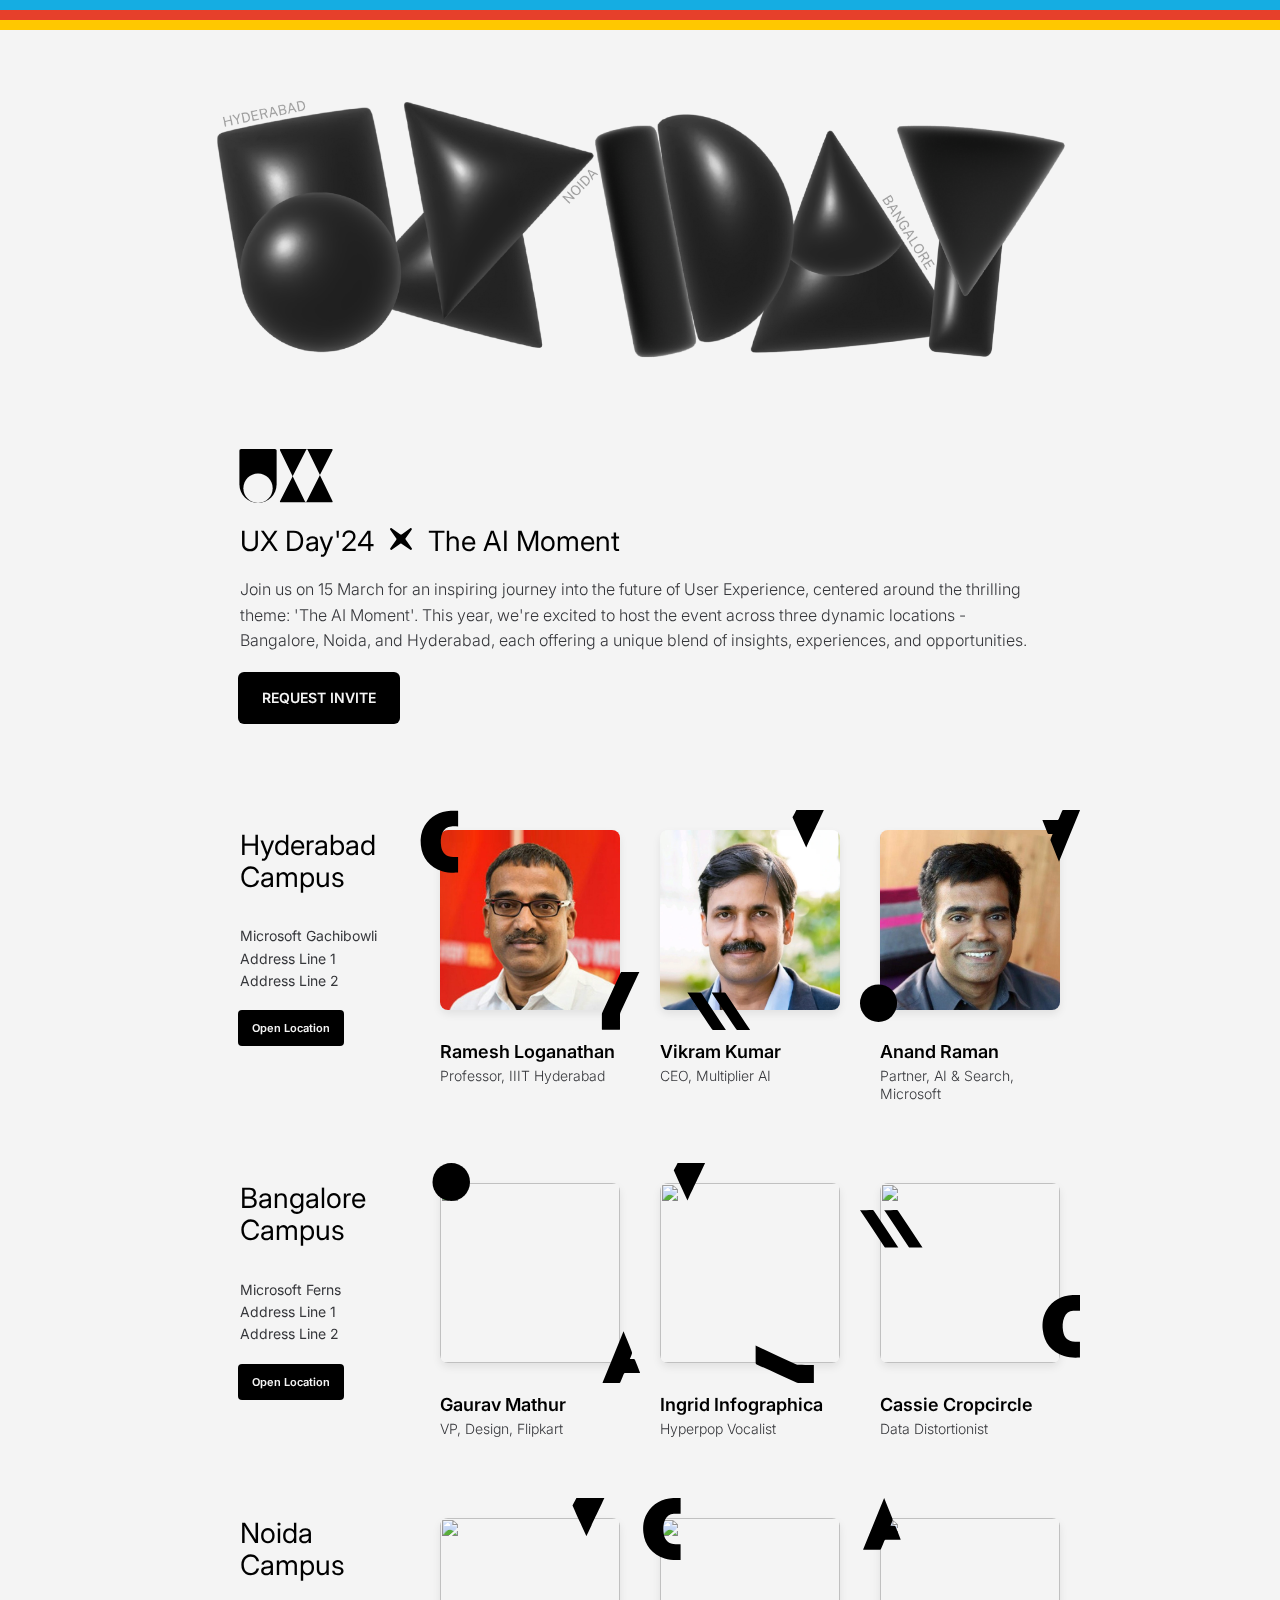
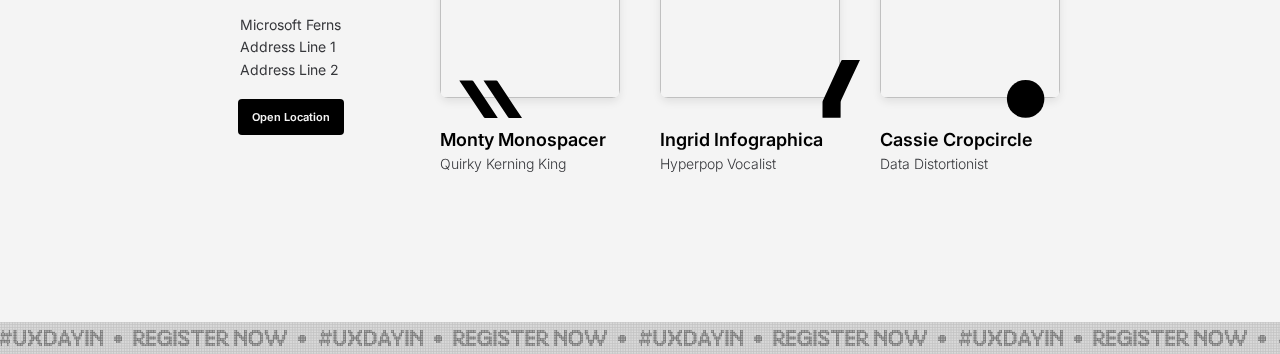
==== index.html @ 222c5e5c "og image" ====
<!DOCTYPE html>
<html lang="en">

<head>
  <meta charset="utf-8">
  <meta http-equiv="X-UA-Compatible" content="IE=edge">
  <meta name="viewport" content="width=device-width, initial-scale=1"><!-- Begin Jekyll SEO tag v2.8.0 -->
  <link rel="apple-touch-icon" sizes="180x180" href="apple-touch-icon.png">
<link rel="icon" type="image/png" sizes="32x32" href="favicon-32x32.png">
<link rel="icon" type="image/png" sizes="16x16" href="favicon-16x16.png">
<link rel="manifest" href="site.webmanifest">
  <title>UXDay 2024</title>
  <meta property="og:locale" content="en_US" />
  <meta name="description" content="The AI Moment is now at Microsoft IDC" />
  <link rel="canonical" href="https://uxday.in/" />
  <meta property="og:url" content="https://uxday.in/" />
  <meta property="og:site_name" content="UXDay 2024" />
  <meta property="og:type" content="website" />
  <meta property="og:image" content="https://uxday.in/og_image.jpg"/>
  <meta name="twitter:card" content="summary" />
  <link rel="stylesheet" href="style.css">
  <link rel="preconnect" href="https://fonts.googleapis.com">
  <link rel="preconnect" href="https://fonts.gstatic.com" crossorigin>
  <link
    href="https://fonts.googleapis.com/css2?family=Inter:wght@100;300;600&family=Source+Serif+4:opsz,wght@8..60,600&display=swap"
    rel="stylesheet">
</head>
<body>
  <img onclick="replayAnim()" class="header-img anim-fade-in-up" src="header.png">
  <header class="glass anim-fade-in-up delay-1">
    <svg class="uxday-logo" width="1440" height="840" viewBox="0 0 1440 840" xmlns="http://www.w3.org/2000/svg">
      <path d="M21 41.8107C21 27.5558 32.5559 16 46.8107 16H553.659C567.914 16 579.47 27.5558 579.47 41.8107V544.764C579.47 698.981 454.452 823.999 300.235 823.999C146.018 823.999 21 698.981 21 544.764V41.8107Z" fill="var(--text-primary)"/>
      <path d="M520.06 604.177C520.06 725.582 421.642 824 300.236 824C178.831 824 80.4132 725.582 80.4132 604.177C80.4132 482.772 178.831 384.354 300.236 384.354C421.642 384.354 520.06 482.772 520.06 604.177Z" fill="var(--background)"/>
      <path d="M640.564 815L1407.84 815C1416.7 815 1422.5 805.73 1418.63 797.76L1043.92 25.7275C1039.59 16.8064 1026.92 16.689 1022.43 25.5283L629.867 797.561C625.808 805.544 631.608 815 640.564 815Z" fill="var(--text-primary)"/>
      <path d="M1407.42 16.0002L640.185 16.0001C631.321 16.0001 625.516 25.2797 629.394 33.2503L1004.09 803.336C1008.42 812.243 1021.07 812.361 1025.57 803.536L1418.11 33.4498C1422.18 25.4659 1416.38 16.0002 1407.42 16.0002Z" fill="var(--text-primary)"/>
      <path d="M1229.19 406.229L1044.5 25.7271C1040.17 16.8061 1027.51 16.6886 1023.01 25.5279L820 424.786L1004.67 804.336C1009.01 813.243 1021.66 813.36 1026.16 804.535L1229.19 406.229Z" fill="var(--background)"/>
      </svg>
    <a id="headerbtn" style="opacity: 0; display: none;" class="button button-accent" href="https://forms.office.com/Pages/ResponsePage.aspx?id=v4j5cvGGr0GRqy180BHbRx8CRYOIU25EsVwwG_bjWJ1UM081SVlORTJEQlo3VUZDVklFSFZUMFI1SS4u">REQUEST INVITE</a>
  </header>
  <div id="bg1" class="bg-blue entry-box vw-100 anim-stretch-in delay-2"></div>
  <div id="bg2" class="bg-red entry-box vw-100 anim-stretch-in delay-3"></div>
  <div id="bg3" class="bg-yellow entry-box vw-100 anim-stretch-in delay-4"></div>
  <div id="bg4" class="bg-background entry-box vw-100 anim-stretch-in delay-6"></div>

  <div class="section-top">
    <h1 class="text-primary anim-fade-in-up delay-1">
      UX Day'24 <svg class="x-logo anim-spin-wheel"width="24" height="24" viewBox="0 0 24 24" fill="none" xmlns="http://www.w3.org/2000/svg">
        <path d="M11.4223 7.38164C11.7837 7.63654 12.2664 7.63654 12.6279 7.38164L21.2221 1.32047C22.1816 0.643764 23.3562 1.81842 22.6795 2.77793L16.6184 11.3721C16.3635 11.7336 16.3635 12.2163 16.6184 12.5777L22.7997 21.3422C23.4723 22.2959 22.3141 23.468 21.3525 22.8068L12.475 16.7036C12.115 16.4561 11.6391 16.4584 11.2815 16.7095L2.77429 22.6826C1.8154 23.3559 0.644097 22.1846 1.31736 21.2257L7.29053 12.7185C7.54158 12.3609 7.54392 11.885 7.29642 11.525L1.19317 2.64753C0.532017 1.68585 1.70408 0.527727 2.65778 1.20034L11.4223 7.38164Z"/>
        </svg>
        
        The AI Moment</h1>
    <p class="text-secondary anim-fade-in-up delay-2">Join us on 15 March for an inspiring journey into the future
      of User Experience,
      centered around the thrilling theme: 'The AI Moment'. This year, we're excited to host the event across three
      dynamic locations
      - Bangalore, Noida, and Hyderabad, each offering a unique blend of insights, experiences, and opportunities.
    </p>  
    <a id="topbtn" class="button button-accent anim-fade-in-up delay-3" href="https://forms.office.com/Pages/ResponsePage.aspx?id=v4j5cvGGr0GRqy180BHbRx8CRYOIU25EsVwwG_bjWJ1UM081SVlORTJEQlo3VUZDVklFSFZUMFI1SS4u">REQUEST INVITE</a>
  </div>

  <div class="section-1-bg"></div>

  <div class="section">
    <div class="section-header">
    <h1 class="text-primary-darkinvert">Hyderabad Campus</h1>
    <h3 class="text-secondary-darkinvert">Microsoft Gachibowli<br>Address Line 1<br>Address Line 2</h3>
    <a class="button-small button-accent-darkinvert" href="#hydloc">Open Location</a>

  </div>
    <div class="person-card">
      <div class="img-overlay-wrap">
        <img class="isoverlay" src="frame-1.svg">
        <img class="person-photo" src="raman_logannathan.jpg">
      </div>
      <div class="person-details">
        <p class="person-name">Ramesh Loganathan</p>
        <p class="person-title">Professor, IIIT Hyderabad</p>
      </div>
    </div>

    <div class="person-card">
      <div class="img-overlay-wrap">
        <img class="isoverlay" src="frame-2.svg">
        <img class="person-photo" src="vikram_kumar.jpg">
      </div>
      <div class="person-details">
        <p class="person-name">Vikram Kumar</p>
        <p class="person-title">CEO, Multiplier AI</p>
      </div>
    </div>

    <div class="person-card">
      <div class="img-overlay-wrap">
        <img class="isoverlay" src="frame-3.svg">
        <img class="person-photo" src="anand_raman.jpg">
      </div>
      <div class="person-details">
        <p class="person-name">Anand Raman</p>
        <p class="person-title">Partner, AI & Search, Microsoft</p>
      </div>
    </div>

  </div>
  <div class="section">
    <div class="section-header">
      <h1 class="text-primary-darkinvert">Bangalore Campus</h1>
      <h3 class="text-secondary-darkinvert">Microsoft Ferns<br>Address Line 1<br>Address Line 2</h3>
      <a class="button-small button-accent-darkinvert" href="#register">Open Location</a>
    </div>
    <div class="person-card">
      <div class="img-overlay-wrap">
        <img class="isoverlay" src="frame-4.svg">
        <img class="person-photo" src="gaurav_mathur.jpg">
      </div>
      <div class="person-details">
        <p class="person-name">Gaurav Mathur</p>
        <p class="person-title">VP, Design, Flipkart</p>
      </div>
    </div>

    <div class="person-card">
      <div class="img-overlay-wrap">
        <img class="isoverlay" src="frame-5.svg">
        <img class="person-photo" src="person5.jpg">
      </div>
      <div class="person-details">
        <p class="person-name">Ingrid Infographica</p>
        <p class="person-title">Hyperpop Vocalist</p>
      </div>
    </div>

    <div class="person-card">
      <div class="img-overlay-wrap">
        <img class="isoverlay" src="frame-6.svg">
        <img class="person-photo" src="person6.jpg">
      </div>
      <div class="person-details">
        <p class="person-name">Cassie Cropcircle</p>
        <p class="person-title">Data Distortionist</p>
      </div>
    </div>

  </div>

</div>
<div class="section">
  <div class="section-header">
    <h1 class="text-primary-darkinvert">Noida Campus</h1>
    <h3 class="text-secondary-darkinvert">Microsoft Ferns<br>Address Line 1<br>Address Line 2</h3>
    <a class="button-small button-accent-darkinvert" href="#register">Open Location</a>
  </div>
  <div class="person-card">
    <div class="img-overlay-wrap">
      <img class="isoverlay" src="frame-7.svg">
      <img class="person-photo" src="person3.jpg">
    </div>
    <div class="person-details">
      <p class="person-name">Monty Monospacer</p>
      <p class="person-title">Quirky Kerning King</p>
    </div>
  </div>

  <div class="person-card">
    <div class="img-overlay-wrap">
      <img class="isoverlay" src="frame-8.svg">
      <img class="person-photo" src="person2.jpg">
    </div>
    <div class="person-details">
      <p class="person-name">Ingrid Infographica</p>
      <p class="person-title">Hyperpop Vocalist</p>
    </div>
  </div>

  <div class="person-card">
    <div class="img-overlay-wrap">
      <img class="isoverlay" src="frame-9.svg">
      <img class="person-photo" src="person1.jpg">
    </div>
    <div class="person-details">
      <p class="person-name">Cassie Cropcircle</p>
      <p class="person-title">Data Distortionist</p>
    </div>
  </div>

</div>

  </div>
<a href="https://forms.office.com/Pages/ResponsePage.aspx?id=v4j5cvGGr0GRqy180BHbRx8CRYOIU25EsVwwG_bjWJ1UM081SVlORTJEQlo3VUZDVklFSFZUMFI1SS4u">
  <footer></footer>
</a>
  <script>

// Set higher z-index for stripes so content scrolls under them.
function fixStripeZ() {
  document.getElementById('bg1').style.height = '20px';
  document.getElementById('bg1').style.zIndex = '10';

  document.getElementById('bg2').style.height = '20px';
  document.getElementById('bg2').style.zIndex = '10';

  document.getElementById('bg3').style.height = '10px';
  document.getElementById('bg3').style.zIndex = '10';
}
// Wait for entry anim to play and then fix stripe z-index
setTimeout(fixStripeZ, 2500);

// Get the header and header button elements
var header = document.querySelector('header');
var headerbtn = document.getElementById('headerbtn');

// Enables the header outline and shadow, shows button
function enableHeaderMode() {
  header.classList.add('glass-shadow');
  headerbtn.style.display = "inline";
  headerbtn.style.opacity = "1";
}

// Disables the header outline and shadow
// Removes button after 200ms to allow it to animate out
function disableHeaderMode() {
  header.classList.remove('glass-shadow');
  headerbtn.style.opacity = "0";
  setTimeout(function() {
    headerbtn.style.display = "none";
  }, 200);
}

// Toggles header mode based on scroll past second button
function handleScroll(entries) {
  if (entries[0].isIntersecting) {
    disableHeaderMode();
  } else {
    enableHeaderMode();
  }
}

// Wait for load anim to play before setting up intersection observer
setTimeout(function() {
// Create an Intersection Observer instance
var observer = new IntersectionObserver(handleScroll, { threshold: 0 });
// Observe the topbtn element
  observer.observe(document.getElementById('topbtn'));
}, 2000);



// Replay the background animation by toggling the class anim-stretch-in
function replayAnim() {
  document.getElementById('bg1').classList.remove('anim-stretch-in');
  document.getElementById('bg2').classList.remove('anim-stretch-in');
  document.getElementById('bg3').classList.remove('anim-stretch-in');
  document.getElementById('bg4').classList.remove('anim-stretch-in');
  
  setTimeout(function() {
  document.getElementById('bg1').classList.add('anim-stretch-in');
  document.getElementById('bg2').classList.add('anim-stretch-in');
  document.getElementById('bg3').classList.add('anim-stretch-in');
  document.getElementById('bg4').classList.add('anim-stretch-in');
} , 50);
}

// Marquee scroll in footer
// Increase x offset in background-position of <footer> by 3px every 200 ms
  setInterval(function() {
  var footer = document.querySelector('footer');
  var currentOffset = parseInt(footer.style.backgroundPositionX) || 0;
  footer.style.backgroundPositionX = (currentOffset - 3) + 'px';
}, 200);

  </script>
</body>

</html>
---- style.css ----
/* Dark Mode */
:root {
    --text-primary: #fff;
    --text-secondary: #ccc;
    --background: #222;
    --foreground: #111;
    --glass-bg: rgba(20, 20, 20, 0.85);
    --glass-border: rgba(150, 150, 150, 0.2);

    --bus-img: url('bussign-dark.png');

    --logo-x: 15%;
    --logo-y: 72px;

    --logo-offset-x: 0px;
    --logo-offset-y: 12px;

    --accent-yellow: #FFC800;
    --accent-red: #E6402B;
    --accent-blue: #15ADE2;
    --accent-orange: #FD7560;


    --delay: 200;
    --font-primary: 'Inter', sans-serif;
    --font-secondary: 'Source Serif 4', sans-serif;
    --font-weight-light: 100;
    --font-weight-regular: 300;
    --font-weight-bold: 600;
}

/* Light Mode */
@media (prefers-color-scheme: light) {
    :root {
        --text-primary: #000;
        --text-secondary: #36373b;
        --background: #f4f4f4;
        --foreground: #fff;
        --glass-bg: rgba(255, 255, 255, 0.9);
        --glass-border: rgba(255, 255, 255, 0.3);

        --bus-img: url('bussign-light.png');

    }
}

.glass{
border-radius: 16px;
backdrop-filter: blur(10px);
-webkit-backdrop-filter: blur(10px);
transition: .3s;
border: 1px solid transparent;
box-shadow: 0 4px 30px rgba(0, 0, 0, 0.0);
}

.glass-shadow{
    background: var(--glass-bg);
    border: 1px solid var(--glass-border);
    box-shadow: 0 4px 30px rgba(0, 0, 0, 0.1);
}

.x-logo {
    fill: var(--text-primary);
    margin: 0 8px;
    transition: transform 0.5s ease-in-out;
    animation: move-left 500ms infinite;
}

footer{
    height: 120px;
    background-image: var(--bus-img);
    background-repeat: repeat-x;
    background-position-x: 0px;
    background-position-y: bottom;
    background-size: 25%;
}

.bus-text{
    width: 800px;
}

spline-viewer{
    width: auto;
    height: 70vh;
}

.x-logo {
    fill: var(--text-primary);
    margin: 0 8px;
    transition: transform 0.5s ease-in-out;
}

.x-logo:hover {
    animation: spin-wheel 4s both;
    animation-timing-function: cubic-bezier(0.19, 1, 0.22, 1);
}

html {
    background-color: var(--background);
    top: 60px;
}

body {
    margin: 0;
    line-height: 2em;
    color: var(--text-primary);
    font-family: var(--font-primary);
    font-weight: var(--font-weight-regular);
}

.person-card{
    display: inline-flex;
    flex-direction: column;
    height: auto;
    /* background-color: var(--foreground); */
    transition: .2s;
    margin: 20px;
    /* border-bottom: 2px solid var(--foreground); */
}

@supports (view-timeline: --subjectReveal) {

    /* .section:nth-child(even){
        .person-card:nth-child(even){
            animation-delay: 100ms;
        }
    }

    .section:nth-child(odd){
        .person-card:nth-child(odd){
            animation-delay: 100ms;
        }
    } */


    /* .person-card:nth-child(n+1){
        animation-delay: 100ms;
    }

    .person-card:nth-child(n+2){
        animation-delay: 200ms;
    } */


    .person-card {
        view-timeline: --subjectReveal block;
        animation-timeline: --subjectReveal;

        animation-name: scrollY;
        animation-timing-function:ease-in-out;
        /* animation-timing-function: cubic-bezier(0.175, 0.885, 0.32, 1.275); */
        animation-fill-mode: both;
        animation-duration: 1ms; /* Firefox requires this to apply the animation */
    }
}

@keyframes scrollY {
    0% {
        transform: translateY(32px);
    }
    50% {
        opacity: 1;
    }
    100% {
        transform: translateY(-32px);
    }
}



.person-details{
    display: flex;
    flex-direction: column;
    justify-content: center;
    margin-top: 16px;
}

.person-photo{
    width: 180px;
    height: 180px;
    z-index: 4;
    transition: .2s;
    border-radius: 8px;
    box-shadow: 0px 4px 8px rgba(0,0,0,.08);
    webkit-box-shadow: 0px 4px 8px rgba(0,0,0,.08);
}

.person-name{
    font-size: 18px;
    font-weight: var(--font-weight-bold);
    margin: 0 0 -4px 0;
}

.person-title{
    padding-top: 3px;
    font-size: 14px;
    line-height: 130%;
    font-weight: var(--font-weight-regular);
    color: var(--text-secondary);
    margin: 0 0 0 0;
}

.img-overlay-wrap{
    position: relative;
    display: inline-block; /* <= shrinks container to image size */
    transition: transform 150ms ease-in-out;
}

.isoverlay{
    position: absolute;
    top: -20px;
    left: -20px;
    width: 220px;
    height: 220px;
    transition: .2s;
    z-index: 5;
}

.isoverlay:hover{
    transform: scale(.9);
}

.isoverlay:hover + .person-photo {
    transform: scale(1.1);
    /* border-radius: 0px 24px 0 12px; */
}

.tab-container{
    margin-left: 28px;
}

.tab{
    display: inline-block;
    padding: 16px 28px 16px 28px;
    font-size: 18px;
    font-weight: var(--font-weight-bold);
    letter-spacing: -0.37px;
    width: auto;
    margin-right: 8px;
    margin-bottom: 8px;
    text-decoration: none;
    color: var(--text-secondary);
    border-bottom: 0px solid var(--foreground);
    transition: .2s;
}

.tab:hover{
    color: var(--text-primary);
    border-bottom: 2px solid var(--accent-red);
}

.tab-active{
    background-color: var(--background);
    color: var(--text-primary);
    border-bottom: 2px solid var(--accent-red);
}

.entry-box {
    width: 100%;
    height: 100%;
    position: fixed;
    left: 0;
    right: 0;
    bottom: 0;
    top: 0;
    z-index: -1;
}

.bg-red {
    background-color: var(--accent-red);
    margin-top: 10px;
}

.bg-blue {
    background-color: var(--accent-blue);
    width: 100%;
    height: 100%;
    margin-top: 0px;
}

.bg-yellow {
    background-color: var(--accent-yellow);
    width: 100%;
    height: 100%;
    margin-top: 20px;
}

.bg-background {
    background-color: var(--background);
    width: 100%;
    height: 100%;
    margin-top: 30px;
}

.vw-100 {
    width: 100vw;
}

.vw-200 {
    width: 200vw;
}

.anim-stretch-in {
    animation: stretch-in 1s both;
    animation-timing-function: cubic-bezier(0.19, 1, 0.22, 1)
}

@keyframes stretch-in {
    0% {
        transform: scaleY(0);
        transform-origin: 0% 100%;
        opacity: 1;
    }

    100% {
        transform: scaleY(1);
        transform-origin: 0% 100%;
        opacity: 1;
    }
}

.anim-fade-in-up {
    animation: fade-in-up 1s both;
    animation-timing-function: cubic-bezier(0.19, 1, 0.22, 1)
}

@keyframes fade-in-up {
    0% {
        transform: translateY(100px);
        opacity: 0;
    }

    100% {
        transform: translateY(0px);
        opacity: 1;
    }
}

.anim-spin-wheel {
    animation: spin-wheel 4s both infinite;
    animation-timing-function: cubic-bezier(0.39, 0.575, 0.565, 1)
}

@keyframes spin-wheel {
    0% {
        transform: rotate(0deg) scale(1);
    }

    50% {
        transform: rotate(135deg) scale(1.2);
    }

    100% {
        transform: rotate(270deg) scale(1);
    }
}


.wiggle-gentle {
    animation: wiggle-gentle 1s ease-in-out infinite;
}

@keyframes wiggle {

    0%,
    100% {
        transform: rotate(-5deg);
    }

    50% {
        transform: rotate(5deg);
    }
}

@keyframes wiggle-gentle {
    
        0%,
        100% {
            transform: rotate(-2deg);
        }
    
        50% {
            transform: rotate(2deg);
        }
}

.no-anim {
    animation: none !important;
}

.delay-1 {
    animation-delay: calc(var(--delay) * 1ms);
}

.delay-2 {
    animation-delay: calc(var(--delay) * 2ms);
}

.delay-3 {
    animation-delay: calc(var(--delay) * 3ms);
}

.delay-4 {
    animation-delay: calc(var(--delay) * 4ms);
}

.delay-5 {
    animation-delay: calc(var(--delay) * 5ms);
}

.delay-6 {
    animation-delay: calc(var(--delay) * 6ms);
}

main {
    background-color: var(--foreground);
    border-radius: 12px;
    padding: 48px;
    width: 720px;
    margin: 8% auto 0 auto;
}


#drag-1,
#drag-2,
#drag-3,
#drag-4,
#drag-5 {
    position: absolute;
    touch-action: none;
    user-select: none;
    transform: translate(0px, 0px);
    width: 72px;
    height: auto;
    z-index: 10;
    transition: transform 1s ease-out;
    animation: wiggle-gentle 1s ease-in-out infinite;

}

#drag-1 {
    left: var(--logo-x);
    top: var(--logo-y);
}

#drag-2 {
    left: calc(var(--logo-x) + 48px);
    top: calc(var(--logo-y) + var(--logo-offset-y));
}

#drag-3 {
    left: calc(var(--logo-x) + 118px);
    top: var(--logo-y);
}

#drag-4 {
    left: calc(var(--logo-x) + 150px);
    top: calc(var(--logo-y) + var(--logo-offset-y));
}

#drag-5 {
    left: calc(var(--logo-x) + 180px);
    top: var(--logo-y);
}



#drag-1:hover,
#drag-2:hover,
#drag-3:hover,
#drag-4:hover,
#drag-5:hover {
    cursor: grab;    
}

#drag-1:active,
#drag-2:active,
#drag-3:active,
#drag-4:active,
#drag-5:active, {
    cursor: grabbing;
}



.uxday-logo{
    width: 96px;
    height: auto;
    fill: var(--text-primary);
}

.center {
    display: inline;
    width: 100%;
}

.post img {
    outline: 1px solid rgba(0, 0, 0, 0.15);
    outline-offset: -1px;
    border-radius: 6px;
}

.slideshow {
    position: relative;
    display: flex;
    justify-content: center;
    width: 100vw;
    left: 50%;
    transform: translateX(-50%);
    overflow-x: hidden;
}

.dot {
    width: 8px;
    height: 8px;
    display: inline-block;
    border-radius: 8px;
    margin: 0 4px;
    background-color: var(--accent-color-light);
    transition: .2s;
}

.active {
    background-color: var(--accent-color);
}

.slideshow-previous {
    opacity: .75;
}

.slideshow-previous:hover {
    opacity: 1;
}

.slideshow-next {
    opacity: .75;
}

.slideshow-next:hover {
    opacity: 1;
}

.slideshow-previous::after {
    content: "←";
    text-align: right;
    font-size: 24px;
    z-index: 2;
}

.slideshow-next::before {
    content: "→";
    text-align: left;
    font-size: 24px;
    z-index: 2;
}

.slideshow>img {
    margin: 20px 12px 0px 12px;
    width: 720px;
    z-index: 1;
    animation: fadeIn .1s ease-in-out;
}

@-webkit-keyframes fadeIn {
    0% {
        opacity: 0;
    }

    100% {
        opacity: 1;
    }
}

@keyframes fadeIn {
    0% {
        opacity: 0;
    }

    100% {
        opacity: 1;
    }
}

.fadeIn {
    -webkit-animation-name: fadeIn;
    animation-name: fadeIn;
}

.slideshow-indicator {
    margin-bottom: 16px;
}

.move-right {
    transition: .3s;
    opacity: 1 !important;
    transform: translateX(-744px);
}

.move-left {
    transition: .3s;
    transform: translateX(744px);
    opacity: 1 !important;
}



 .section-1-bg {
    /* background: url(header-bg.png);
    background-position: center; */
    /* Centers the image horizontally */
    background-size: auto 100%;
    /* Ensures the image fits vertically */
    background-repeat: no-repeat;
    z-index: -1;
    position: absolute;
    top: 0;
    left: 0;
    width: 100%;
    height: 100%;
} */

.no-decoration {
    color: inherit;
    text-decoration: inherit;
}

h1 {
    display: inline-block;
    position: relative;
}

h1 a {
    color: inherit;
    /* blue colors for links too */
    text-decoration: inherit;
    /* no underline */
}

h1 a:hover {
    text-decoration: none;
}

.no-decoration:hover {
    text-decoration: none;
}

.event-details {
    padding: 40px 40px 40px 40px;
    right: 15%;
    top: 0;
    background: var(--foreground);
    position: absolute;
}

header {
    display: flex;
    justify-content: space-between;
    padding: 12px 12px 12px 20px;
    position: sticky;
    top: 40px;
    left: 0;
    right: 0;
    width: auto;
    width: 812px;
    margin: 40px auto 0 auto;
    z-index: 12;
}

.header-img{
    width: 900px;
    margin-left: calc((100vw - 900px)/2);
    margin-top: 90px;
    margin-bottom: 20px;
    z-index: 20;
    position: relative;
}

.header-img:hover{
    cursor:
}

.section {
    display: flex;
    flex-direction: row; 
    /* align-items: center; */
    width: 800px;
    margin: 0 auto 40px auto; 
    /* background-color: var(--foreground); */
}

.section-top {
    margin: 0px auto 60px auto;
    width: 800px;
    padding: 8px 32px 24px 32px;
    z-index: 12;
    /* background-color: var(--foreground); */
    border-radius: 4px;
}

.section-header{
    min-width: 180px;
}

th {
    background: #1D2D32;
    color: #fff;
    font-weight: 400;
    padding-left: 12px;
    padding-right: 12px;
}

td {
    padding-left: 12px;
    padding-right: 12px;
}

tr:nth-child(even) {
    background: #DCEAEA;
}

tr:nth-child(odd) {
    background: #F1F7F7;
}

.nav li {
    display: inline-block;
}

a {
    text-decoration: none;
    color: var(--background);
}

a:hover {
    text-decoration: none;
}

h1 {
    font-weight: 400;
    font-size: 28px;
}
.text-primary {
    color: var(--text-primary);
    margin: 0;
}

.text-secondary{
    color: var(--text-secondary);
    line-height: 1.6;
}

h2{
    font-weight: 400;
    font-size: 20px;
    color: var(--text-primary);
}

h3{
    font-weight: 400;
    line-height: 1.6;
    font-size: 14px;
    color: var(--text-secondary);
}

ul {
    -webkit-padding-start: 2px;
    padding-inline-start: 2px;
}

li {
    padding-bottom: 16px;
}

.text-white {
    color: #fff;
}

.text-light {
    color: #D1D5D6;
}

.text-accent {
    color: var(--text-secondary);
}

.text-accent-red {
    color: var(--accent-red);
}

.text-accent-blue {
    color: var(--accent-blue);
}

.text-accent-yellow {
    color: var(--accent-yellow);
}

.text-dark {
    color: #1D2D32;
}

.bg-mint {
    background: #BAD5D6;
}

.bg-dark {
    background: var(--background);
}

.bg-darker {
    background: #152125;
}

.capsbold {
    text-transform: uppercase;
    font-weight: var(--font-weight-bold);
    font-size: 14px;
    line-height: 10px;
    margin-bottom: 8px;
    margin-top: 32px;
}

.button {
    display: inline-block;
    padding: 10px 24px 10px 24px;
    font-size: 14px;
    font-weight: var(--font-weight-bold);
    width: auto;
border-radius: 6px;
margin-left: -2px;
    margin-right: 2px;
    margin-bottom: 2px;
    margin-top: 2px;
    text-decoration: none;
    transition: .2s;
    height: fit-content;
}

.button:hover {
    opacity: 1 !important;
    /* border-bottom: 2px solid var(--accent-blue); */
    text-decoration: none;
    outline: 2px solid var(--text-primary);
    outline-offset: 2px;
    outline-style: solid;
}

.button-small{
    height: fit-content;
    display: inline-block;
    padding: 2px 14px;
    font-size: 11px;
    font-weight: var(--font-weight-bold);
    width: auto;
border-radius: 4px;
    margin: 4px 0 0 -2px;
    text-decoration: none;
    transition: .2s;
}

.button-small:hover {
    opacity: 1 !important;
    /* border-bottom: 2px solid var(--accent-blue); */
    text-decoration: none;
    outline: 2px solid var(--text-primary);
    outline-offset: 2px;
    outline-style: solid;
}


.button-accent {
    color: var(--background);
    background-color: var(--text-primary);
}

.button-accent-darkinvert {
    color: var(--background);
    background-color: var(--text-primary);
}



.button-secondary {
    color: var(--text-secondary);
    background: var(--glass-bg);
}



@media only screen and (max-width: 840px) {

    :root {
        --logo-x: 14px;
    }
    body {
        font-size: 17px;
    }

    footer{
        background-size: 150%;
    }

    .text-primary-darkinvert{
        color: var(--background);
    }

    .text-secondary-darkinvert{
        color: var(--foreground);
    }

    .button{
        padding: 6px 16px;
        border-radius: 4px;
        font-size: 14px;
        margin: 4px 0 4px -2px;
        vertical-align: middle;
    }

    .section {
        width: auto;
        display: flex;
        flex-direction: column;
        align-items: center;
    }

    header{
        width: auto;
        margin: 0;
        top: 0;
        padding: 8px 14px 8px 22px;
    }

    #headerbtn{
        opacity: 0;
    }


    .person-card{
        margin-top: 40px;
    }

    .person-card:nth-child(odd) {
        border-left: 4px solid var(--text-primary);
    }

    .person-card:nth-child(even) {
        text-align: right;
        border-right: 4px solid var(--text-primary);
    }

    .person-photo{
        margin-left: 10vw;
        margin-right: 10vw;
        width: 70vw;
        height: 70vw;
        object-fit: cover;
        border-radius: 4px;
        border-radius: 8px;
    }

    .person-photo:hover{
        transform: none;
    }

    .isoverlay{
        width: calc(70vw + 20px);
        height: calc(70vw + 20px);
        top: -10px;
        left: -10px;
    }

    .isoverlay:hover{
        transform: none;
    }

    .person-name{
        font-size: 24px;
        line-height: 32px;
    }

    .person-title{
        font-size: 18px;
        line-height: 24px;
    }



    .glass{
        border-radius: 0px;
        border-left: none;
        border-right: none;
        border-top: none;
        border-bottom: 1px solid transparent;
    }

    .glass-shadow{
        border-left: none;
        border-right: none;
        border-top: none;
        border-radius: 0px;
        border-bottom: 1px solid var(--glass-border);
    }

    .header-img{
        width: 96vw;
        margin: 60px 0 30px 0;
    }


    .section-top {

        margin: 8px 24px 40px 24px;
        width: auto;
        padding: 0;
    }

    .section-header{
        background-color: var(--text-primary);
        color: var(--background);
        padding: 24px;
        border-radius: 6px;
        min-width: 80vw;
    }

    .button-accent-darkinvert{
        background-color: var(--background);
        color: var(--text-primary);
    }

    .person-details{
        margin-left: 16px;
        margin-right: 16px;
    }

    .slideshow>img {
        width: 84vw;
        margin: 8px 6px 0 6px;
    }

    .move-right {
        transform: translateX(calc(-84vw - 12px));
    }

    .move-left {
        transform: translateX(calc(84vw + 12px));
    }

}
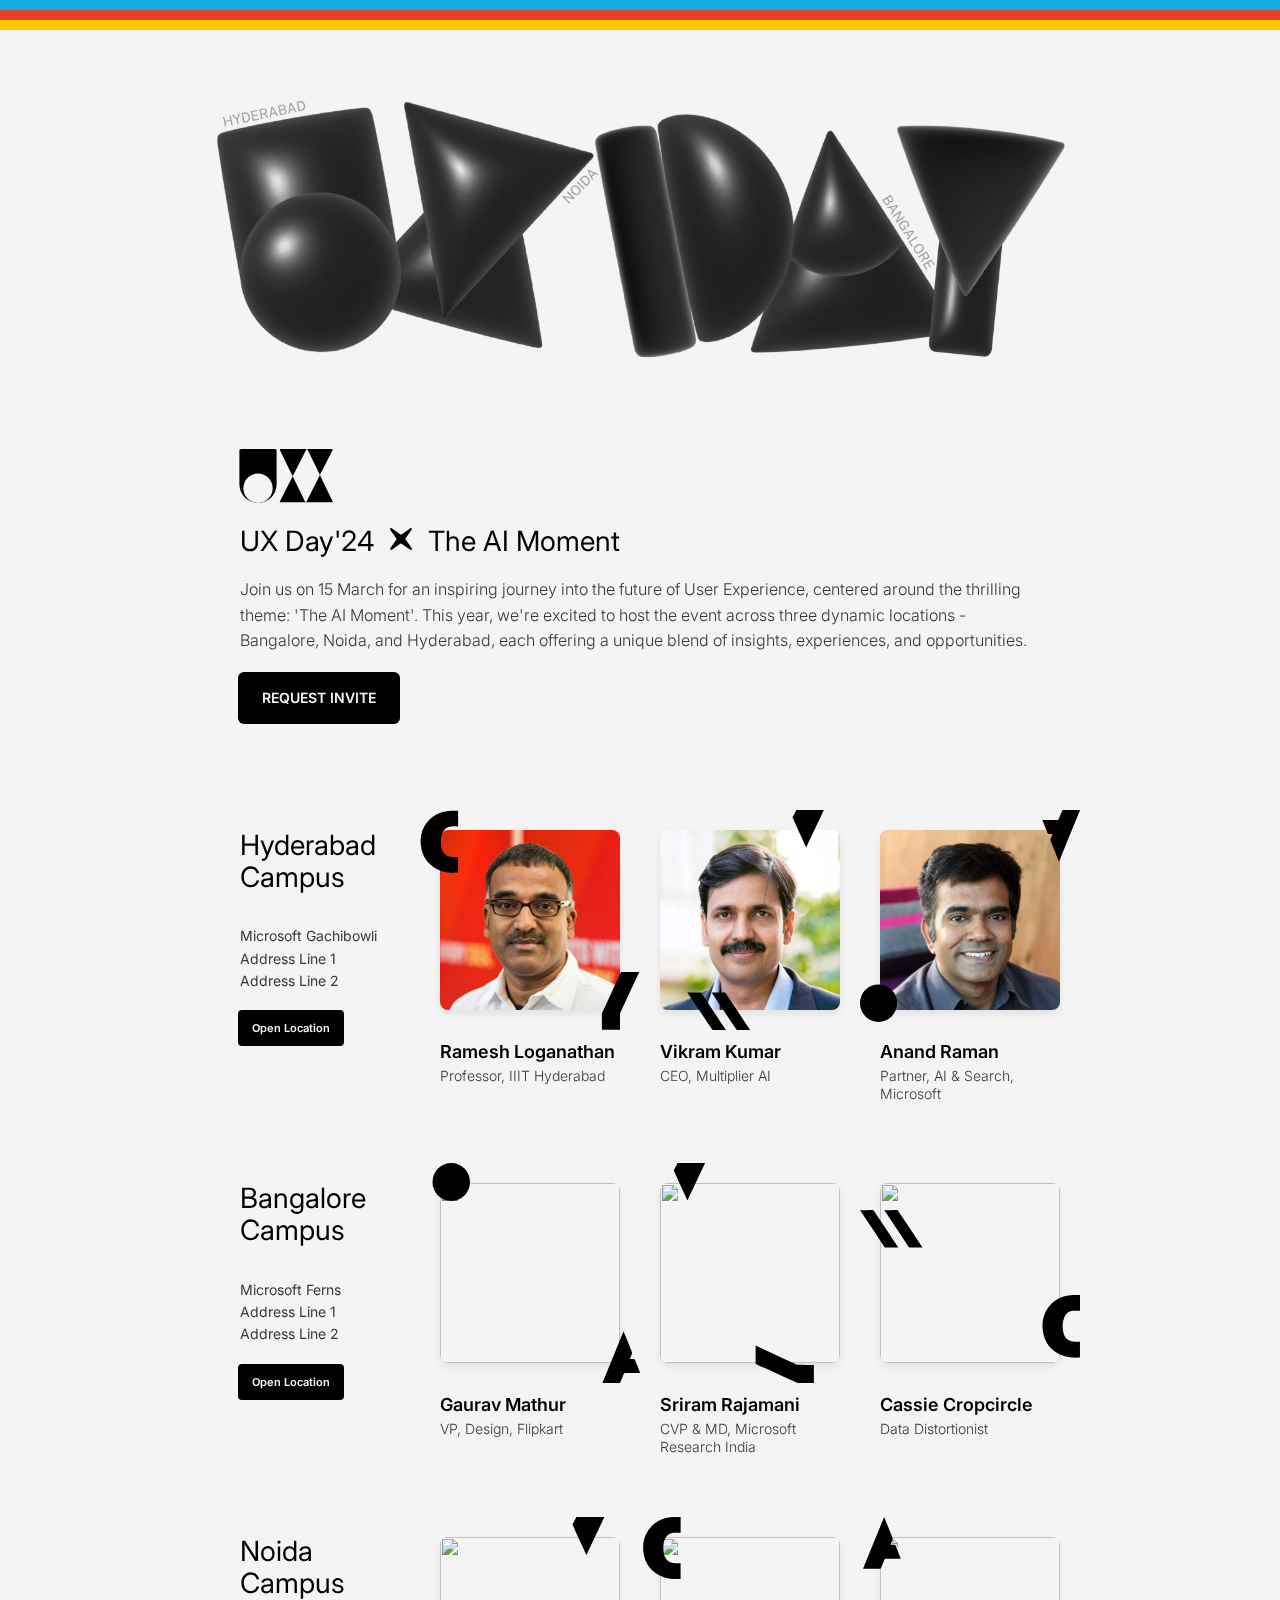
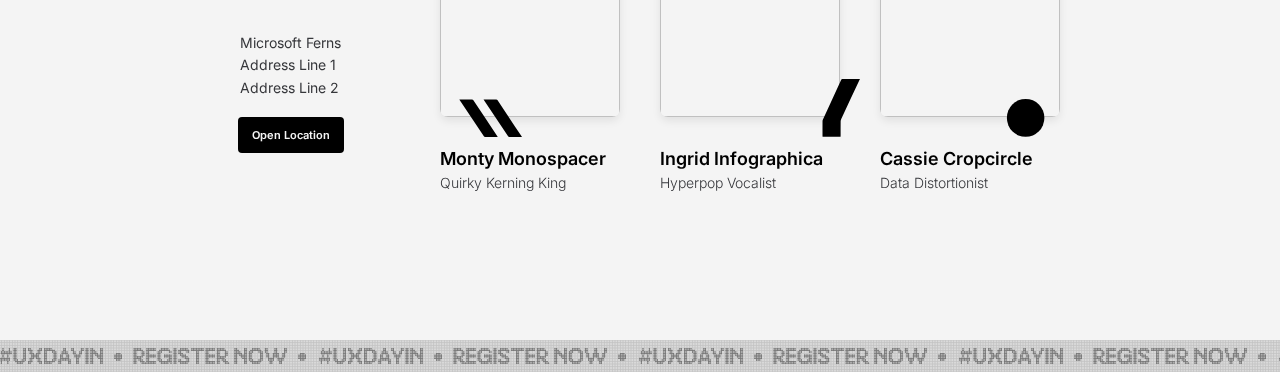
==== commit d93eab6d: "sriram" ====
--- a/index.html
+++ b/index.html
@@ -121,11 +121,11 @@
     <div class="person-card">
       <div class="img-overlay-wrap">
         <img class="isoverlay" src="frame-5.svg">
-        <img class="person-photo" src="person5.jpg">
-      </div>
-      <div class="person-details">
-        <p class="person-name">Ingrid Infographica</p>
-        <p class="person-title">Hyperpop Vocalist</p>
+        <img class="person-photo" src="sriram-rajamani.jpg">
+      </div>
+      <div class="person-details">
+        <p class="person-name">Sriram Rajamani</p>
+        <p class="person-title">CVP & MD, Microsoft Research India</p>
       </div>
     </div>
 
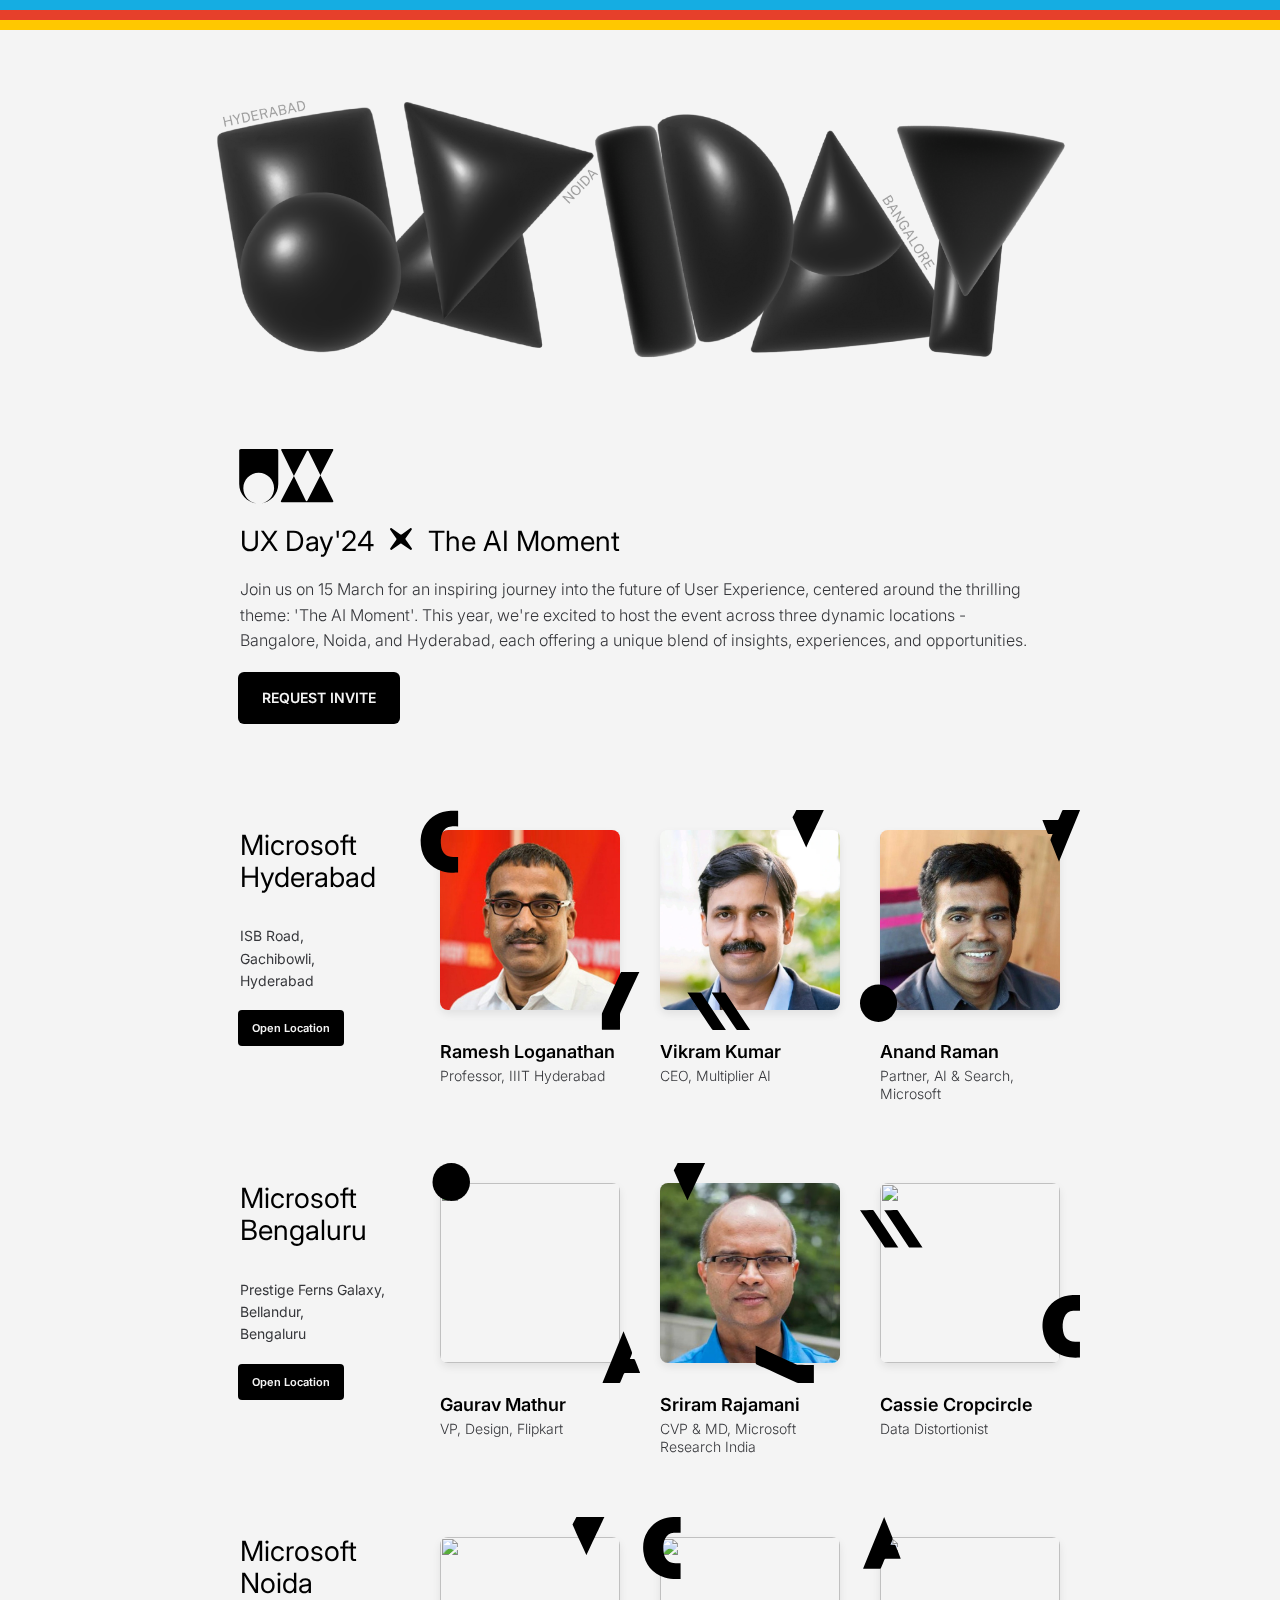
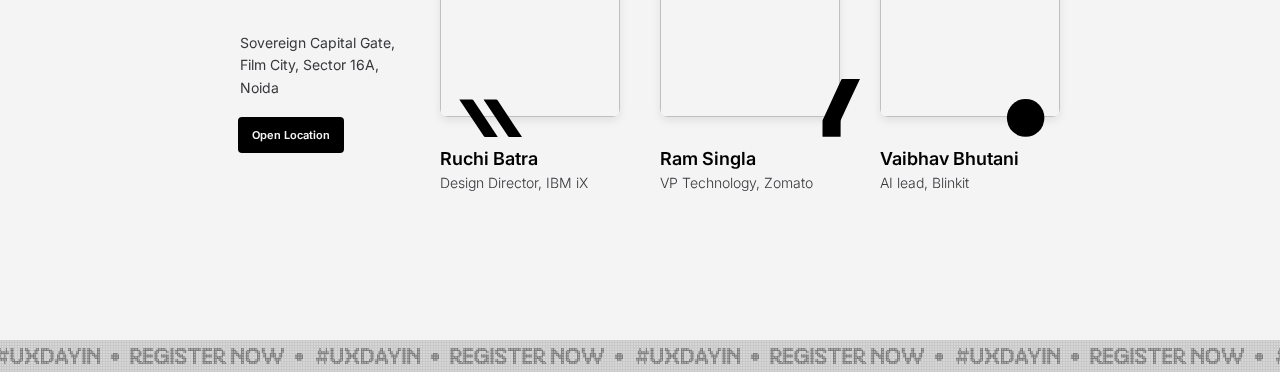
==== commit eced5950: "Fix addresses" ====
--- a/index.html
+++ b/index.html
@@ -28,12 +28,8 @@
 <body>
   <img onclick="replayAnim()" class="header-img anim-fade-in-up" src="header.png">
   <header class="glass anim-fade-in-up delay-1">
-    <svg class="uxday-logo" width="1440" height="840" viewBox="0 0 1440 840" xmlns="http://www.w3.org/2000/svg">
-      <path d="M21 41.8107C21 27.5558 32.5559 16 46.8107 16H553.659C567.914 16 579.47 27.5558 579.47 41.8107V544.764C579.47 698.981 454.452 823.999 300.235 823.999C146.018 823.999 21 698.981 21 544.764V41.8107Z" fill="var(--text-primary)"/>
-      <path d="M520.06 604.177C520.06 725.582 421.642 824 300.236 824C178.831 824 80.4132 725.582 80.4132 604.177C80.4132 482.772 178.831 384.354 300.236 384.354C421.642 384.354 520.06 482.772 520.06 604.177Z" fill="var(--background)"/>
-      <path d="M640.564 815L1407.84 815C1416.7 815 1422.5 805.73 1418.63 797.76L1043.92 25.7275C1039.59 16.8064 1026.92 16.689 1022.43 25.5283L629.867 797.561C625.808 805.544 631.608 815 640.564 815Z" fill="var(--text-primary)"/>
-      <path d="M1407.42 16.0002L640.185 16.0001C631.321 16.0001 625.516 25.2797 629.394 33.2503L1004.09 803.336C1008.42 812.243 1021.07 812.361 1025.57 803.536L1418.11 33.4498C1422.18 25.4659 1416.38 16.0002 1407.42 16.0002Z" fill="var(--text-primary)"/>
-      <path d="M1229.19 406.229L1044.5 25.7271C1040.17 16.8061 1027.51 16.6886 1023.01 25.5279L820 424.786L1004.67 804.336C1009.01 813.243 1021.66 813.36 1026.16 804.535L1229.19 406.229Z" fill="var(--background)"/>
+    <svg class="uxday-logo" width="1440" height="840" viewBox="0 0 1440 840" fill="none" xmlns="http://www.w3.org/2000/svg">
+      <path fill-rule="evenodd" clip-rule="evenodd" d="M18 38.9412C18 25.1665 29.1665 14 42.9412 14H579.059C592.833 14 604 25.1665 604 38.9412V541C604 693.196 487.959 818.288 339.525 832.629C453.339 818.446 541.412 721.361 541.412 603.706C541.412 476.291 438.121 373 310.706 373C183.291 373 80 476.291 80 603.706C80 720.628 166.978 817.235 279.761 832.354C132.629 816.761 18 692.267 18 541V38.9412ZM660.166 14H1417.93C1427.26 14 1433.28 23.8701 1429.02 32.1691L1236.12 407.655L1429.33 794.07C1433.47 802.361 1427.45 812.117 1418.18 812.117L1028.34 812.118L654.61 812.117C645.237 812.117 639.214 802.164 643.563 793.86L838.497 421.715L648.951 31.9241C644.923 23.6411 650.956 14 660.166 14ZM1236 407.468L1056.58 46.6515C1052.04 37.5239 1039.06 37.4019 1034.35 46.4425L839 421.45L1017.66 790.876C1022.14 800.15 1035.3 800.294 1039.99 791.12L1236 407.468Z"/>
       </svg>
     <a id="headerbtn" style="opacity: 0; display: none;" class="button button-accent" href="https://forms.office.com/Pages/ResponsePage.aspx?id=v4j5cvGGr0GRqy180BHbRx8CRYOIU25EsVwwG_bjWJ1UM081SVlORTJEQlo3VUZDVklFSFZUMFI1SS4u">REQUEST INVITE</a>
   </header>
@@ -62,9 +58,9 @@
 
   <div class="section">
     <div class="section-header">
-    <h1 class="text-primary-darkinvert">Hyderabad Campus</h1>
-    <h3 class="text-secondary-darkinvert">Microsoft Gachibowli<br>Address Line 1<br>Address Line 2</h3>
-    <a class="button-small button-accent-darkinvert" href="#hydloc">Open Location</a>
+    <h1 class="text-primary-darkinvert">Microsoft Hyderabad</h1>
+    <h3 class="text-secondary-darkinvert">ISB Road,<br>Gachibowli,<br>Hyderabad</h3>
+    <a class="button-small button-accent-darkinvert" href="https://maps.app.goo.gl/EZ5qdUBinSZYhFtC9">Open Location</a>
 
   </div>
     <div class="person-card">
@@ -103,9 +99,9 @@
   </div>
   <div class="section">
     <div class="section-header">
-      <h1 class="text-primary-darkinvert">Bangalore Campus</h1>
-      <h3 class="text-secondary-darkinvert">Microsoft Ferns<br>Address Line 1<br>Address Line 2</h3>
-      <a class="button-small button-accent-darkinvert" href="#register">Open Location</a>
+      <h1 class="text-primary-darkinvert">Microsoft Bengaluru</h1>
+      <h3 class="text-secondary-darkinvert">Prestige Ferns Galaxy,<br>Bellandur,<br>Bengaluru</h3>
+      <a class="button-small button-accent-darkinvert" href="https://maps.app.goo.gl/RDsj9hXNsR5wNewU7">Open Location</a>
     </div>
     <div class="person-card">
       <div class="img-overlay-wrap">
@@ -121,7 +117,7 @@
     <div class="person-card">
       <div class="img-overlay-wrap">
         <img class="isoverlay" src="frame-5.svg">
-        <img class="person-photo" src="sriram-rajamani.jpg">
+        <img class="person-photo" src="sriram_rajamani.jpg">
       </div>
       <div class="person-details">
         <p class="person-name">Sriram Rajamani</p>
@@ -145,40 +141,40 @@
 </div>
 <div class="section">
   <div class="section-header">
-    <h1 class="text-primary-darkinvert">Noida Campus</h1>
-    <h3 class="text-secondary-darkinvert">Microsoft Ferns<br>Address Line 1<br>Address Line 2</h3>
-    <a class="button-small button-accent-darkinvert" href="#register">Open Location</a>
+    <h1 class="text-primary-darkinvert">Microsoft Noida</h1>
+    <h3 class="text-secondary-darkinvert">Sovereign Capital Gate,<br>Film City, Sector 16A,<br>Noida</h3>
+    <a class="button-small button-accent-darkinvert" href="https://maps.app.goo.gl/M2oy8CtVCM3ELvVQ8">Open Location</a>
   </div>
   <div class="person-card">
     <div class="img-overlay-wrap">
       <img class="isoverlay" src="frame-7.svg">
-      <img class="person-photo" src="person3.jpg">
+      <img class="person-photo" src="ruchi_batra.jpg">
     </div>
     <div class="person-details">
-      <p class="person-name">Monty Monospacer</p>
-      <p class="person-title">Quirky Kerning King</p>
+      <p class="person-name">Ruchi Batra</p>
+      <p class="person-title">Design Director, IBM iX</p>
     </div>
   </div>
 
   <div class="person-card">
     <div class="img-overlay-wrap">
       <img class="isoverlay" src="frame-8.svg">
-      <img class="person-photo" src="person2.jpg">
+      <img class="person-photo" src="ram_singla.jpg">
     </div>
     <div class="person-details">
-      <p class="person-name">Ingrid Infographica</p>
-      <p class="person-title">Hyperpop Vocalist</p>
+      <p class="person-name">Ram Singla</p>
+      <p class="person-title">VP Technology, Zomato</p>
     </div>
   </div>
 
   <div class="person-card">
     <div class="img-overlay-wrap">
       <img class="isoverlay" src="frame-9.svg">
-      <img class="person-photo" src="person1.jpg">
+      <img class="person-photo" src="vaibhav_bhutani.jpg">
     </div>
     <div class="person-details">
-      <p class="person-name">Cassie Cropcircle</p>
-      <p class="person-title">Data Distortionist</p>
+      <p class="person-name">Vaibhav Bhutani</p>
+      <p class="person-title">AI lead, Blinkit</p>
     </div>
   </div>
 
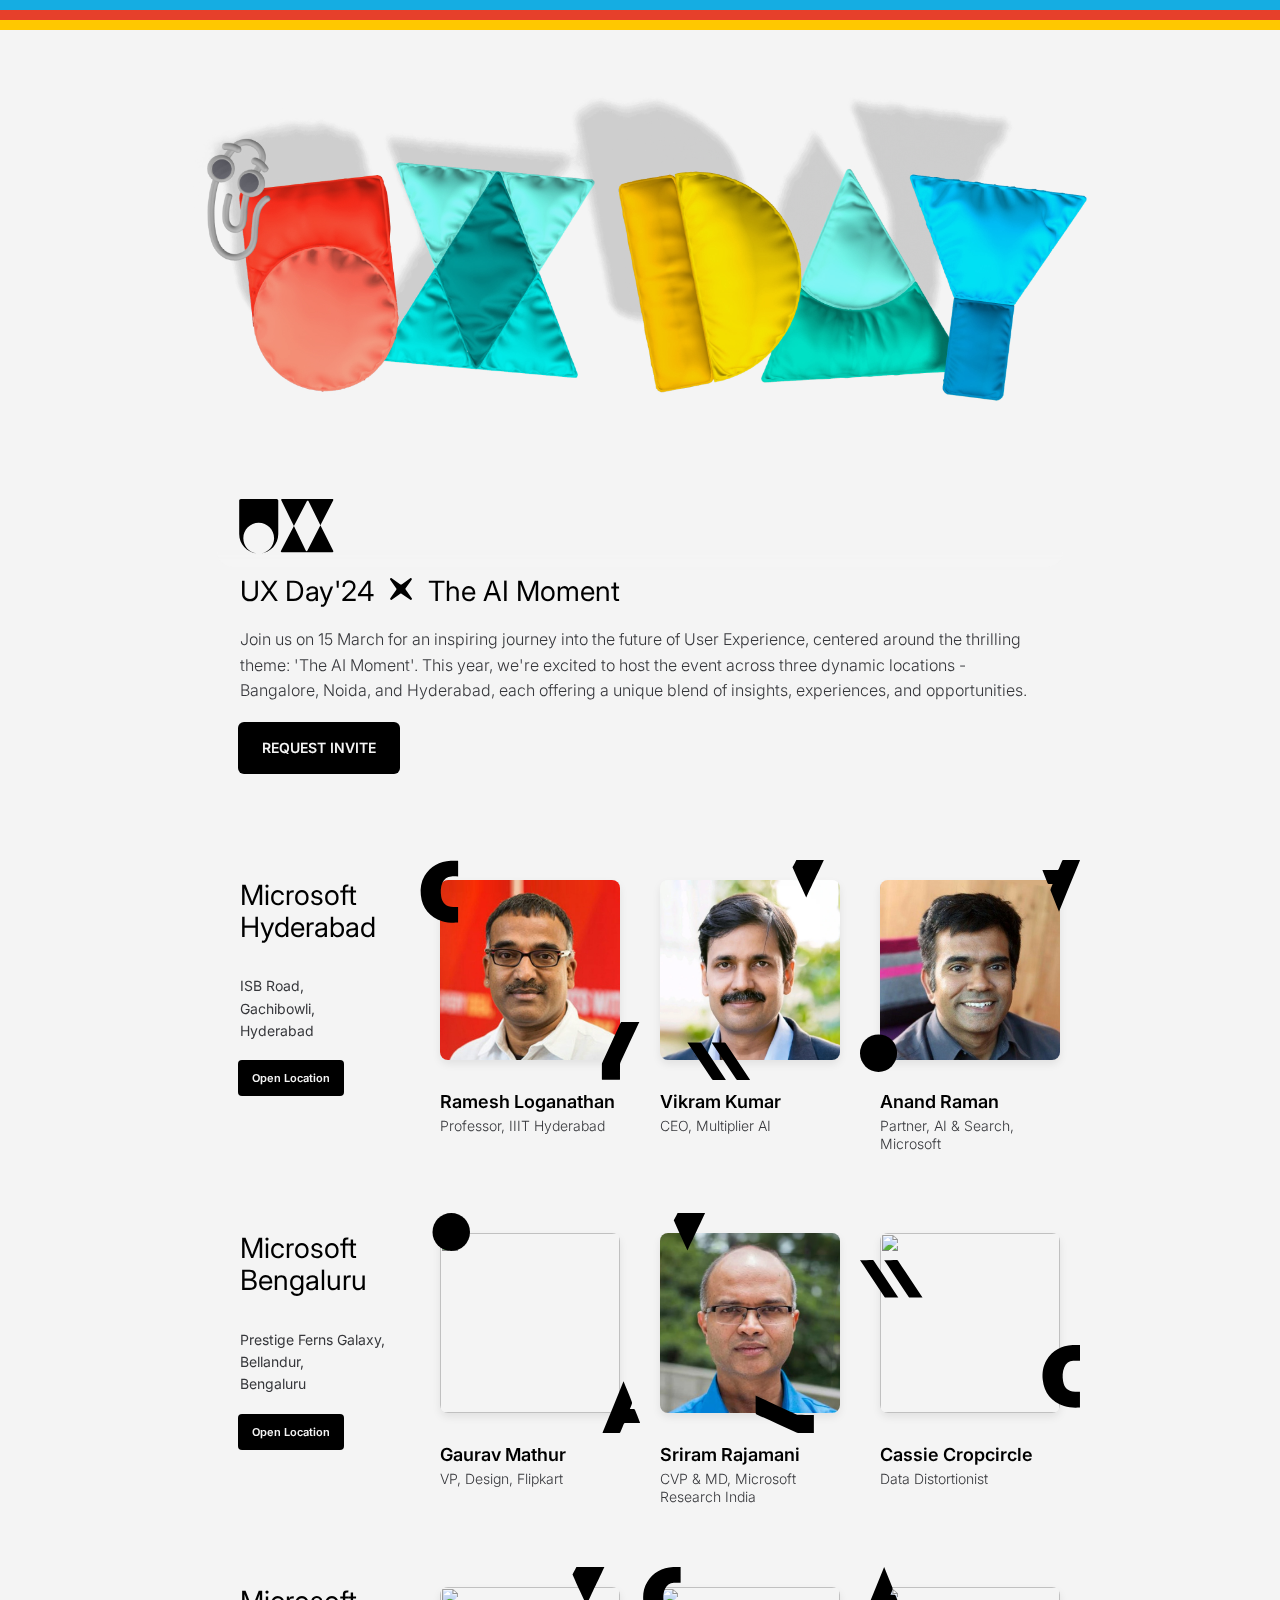
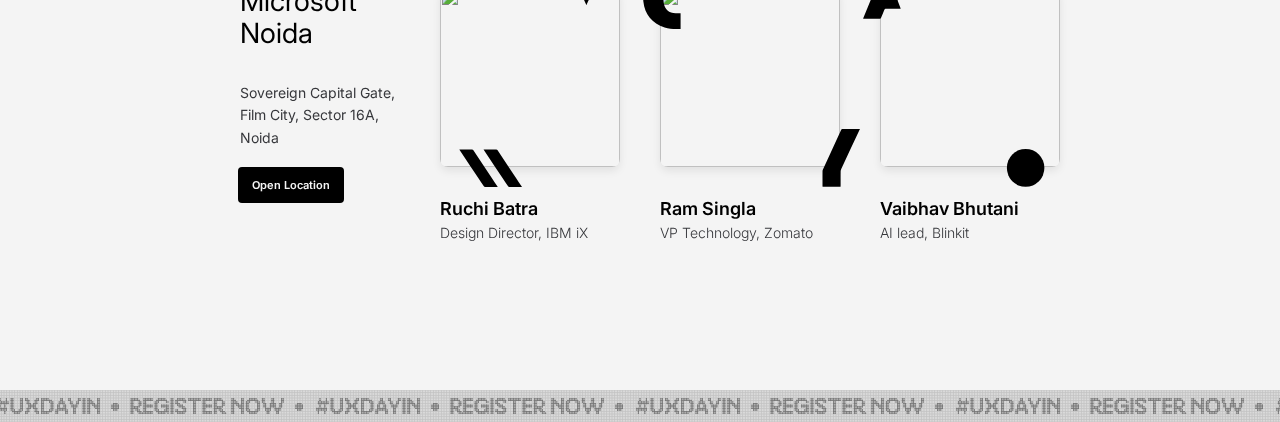
==== commit 52c21ee3: "Replace header with render" ====
--- a/index.html
+++ b/index.html
@@ -22,16 +22,28 @@
   <link rel="preconnect" href="https://fonts.googleapis.com">
   <link rel="preconnect" href="https://fonts.gstatic.com" crossorigin>
   <link
-    href="https://fonts.googleapis.com/css2?family=Inter:wght@100;300;600&family=Source+Serif+4:opsz,wght@8..60,600&display=swap"
+    href="https://fonts.googleapis.com/css2?family=Inter:wght@100;300;600&display=swap"
     rel="stylesheet">
 </head>
 <body>
-  <img onclick="replayAnim()" class="header-img anim-fade-in-up" src="header.png">
+
+  <picture onclick="replayAnim()">
+    <source srcset="render-dark.png" media="(prefers-color-scheme: dark)">
+    <img class="header-img anim-fade-in-up" src="render-light.png" alt="Animated wave shape">
+  </picture>
+
   <header class="glass anim-fade-in-up delay-1">
     <svg class="uxday-logo" width="1440" height="840" viewBox="0 0 1440 840" fill="none" xmlns="http://www.w3.org/2000/svg">
       <path fill-rule="evenodd" clip-rule="evenodd" d="M18 38.9412C18 25.1665 29.1665 14 42.9412 14H579.059C592.833 14 604 25.1665 604 38.9412V541C604 693.196 487.959 818.288 339.525 832.629C453.339 818.446 541.412 721.361 541.412 603.706C541.412 476.291 438.121 373 310.706 373C183.291 373 80 476.291 80 603.706C80 720.628 166.978 817.235 279.761 832.354C132.629 816.761 18 692.267 18 541V38.9412ZM660.166 14H1417.93C1427.26 14 1433.28 23.8701 1429.02 32.1691L1236.12 407.655L1429.33 794.07C1433.47 802.361 1427.45 812.117 1418.18 812.117L1028.34 812.118L654.61 812.117C645.237 812.117 639.214 802.164 643.563 793.86L838.497 421.715L648.951 31.9241C644.923 23.6411 650.956 14 660.166 14ZM1236 407.468L1056.58 46.6515C1052.04 37.5239 1039.06 37.4019 1034.35 46.4425L839 421.45L1017.66 790.876C1022.14 800.15 1035.3 800.294 1039.99 791.12L1236 407.468Z"/>
       </svg>
-    <a id="headerbtn" style="opacity: 0; display: none;" class="button button-accent" href="https://forms.office.com/Pages/ResponsePage.aspx?id=v4j5cvGGr0GRqy180BHbRx8CRYOIU25EsVwwG_bjWJ1UM081SVlORTJEQlo3VUZDVklFSFZUMFI1SS4u">REQUEST INVITE</a>
+    <a 
+    id="headerbtn" 
+    style="opacity: 0; display: none;" 
+    class="button button-accent" 
+    href="https://forms.office.com/Pages/ResponsePage.aspx?id=v4j5cvGGr0GRqy180BHbRx8CRYOIU25EsVwwG_bjWJ1UM081SVlORTJEQlo3VUZDVklFSFZUMFI1SS4u"
+    target="_blank" 
+    rel="noopener noreferrer">
+    REQUEST INVITE</a>
   </header>
   <div id="bg1" class="bg-blue entry-box vw-100 anim-stretch-in delay-2"></div>
   <div id="bg2" class="bg-red entry-box vw-100 anim-stretch-in delay-3"></div>
@@ -51,7 +63,13 @@
       dynamic locations
       - Bangalore, Noida, and Hyderabad, each offering a unique blend of insights, experiences, and opportunities.
     </p>  
-    <a id="topbtn" class="button button-accent anim-fade-in-up delay-3" href="https://forms.office.com/Pages/ResponsePage.aspx?id=v4j5cvGGr0GRqy180BHbRx8CRYOIU25EsVwwG_bjWJ1UM081SVlORTJEQlo3VUZDVklFSFZUMFI1SS4u">REQUEST INVITE</a>
+    <a 
+    id="topbtn" 
+    class="button button-accent anim-fade-in-up delay-3" 
+    href="https://forms.office.com/Pages/ResponsePage.aspx?id=v4j5cvGGr0GRqy180BHbRx8CRYOIU25EsVwwG_bjWJ1UM081SVlORTJEQlo3VUZDVklFSFZUMFI1SS4u"
+    target="_blank"
+    rel="noopener noreferrer">
+    REQUEST INVITE</a>
   </div>
 
   <div class="section-1-bg"></div>
@@ -60,7 +78,12 @@
     <div class="section-header">
     <h1 class="text-primary-darkinvert">Microsoft Hyderabad</h1>
     <h3 class="text-secondary-darkinvert">ISB Road,<br>Gachibowli,<br>Hyderabad</h3>
-    <a class="button-small button-accent-darkinvert" href="https://maps.app.goo.gl/EZ5qdUBinSZYhFtC9">Open Location</a>
+    <a 
+    class="button-small button-accent-darkinvert" 
+    href="https://maps.app.goo.gl/EZ5qdUBinSZYhFtC9"
+    target="_blank"
+    rel="noopener noreferrer">
+    Open Location</a>
 
   </div>
     <div class="person-card">
@@ -101,7 +124,12 @@
     <div class="section-header">
       <h1 class="text-primary-darkinvert">Microsoft Bengaluru</h1>
       <h3 class="text-secondary-darkinvert">Prestige Ferns Galaxy,<br>Bellandur,<br>Bengaluru</h3>
-      <a class="button-small button-accent-darkinvert" href="https://maps.app.goo.gl/RDsj9hXNsR5wNewU7">Open Location</a>
+      <a 
+      class="button-small button-accent-darkinvert" 
+      href="https://maps.app.goo.gl/RDsj9hXNsR5wNewU7"
+      target="_blank"
+      rel="noopener noreferrer">
+      Open Location</a>
     </div>
     <div class="person-card">
       <div class="img-overlay-wrap">
@@ -143,7 +171,12 @@
   <div class="section-header">
     <h1 class="text-primary-darkinvert">Microsoft Noida</h1>
     <h3 class="text-secondary-darkinvert">Sovereign Capital Gate,<br>Film City, Sector 16A,<br>Noida</h3>
-    <a class="button-small button-accent-darkinvert" href="https://maps.app.goo.gl/M2oy8CtVCM3ELvVQ8">Open Location</a>
+    <a 
+    class="button-small button-accent-darkinvert" 
+    href="https://maps.app.goo.gl/M2oy8CtVCM3ELvVQ8"
+    target="_blank"
+    rel="noopener noreferrer">
+    Open Location</a>
   </div>
   <div class="person-card">
     <div class="img-overlay-wrap">
@@ -181,7 +214,10 @@
 </div>
 
   </div>
-<a href="https://forms.office.com/Pages/ResponsePage.aspx?id=v4j5cvGGr0GRqy180BHbRx8CRYOIU25EsVwwG_bjWJ1UM081SVlORTJEQlo3VUZDVklFSFZUMFI1SS4u">
+<a 
+href="https://forms.office.com/Pages/ResponsePage.aspx?id=v4j5cvGGr0GRqy180BHbRx8CRYOIU25EsVwwG_bjWJ1UM081SVlORTJEQlo3VUZDVklFSFZUMFI1SS4u"
+target="_blank" 
+rel="noopener noreferrer">
   <footer></footer>
 </a>
   <script>
--- a/style.css
+++ b/style.css
@@ -2,7 +2,7 @@
 :root {
     --text-primary: #fff;
     --text-secondary: #ccc;
-    --background: #222;
+    --background: #242424;
     --foreground: #111;
     --glass-bg: rgba(20, 20, 20, 0.85);
     --glass-border: rgba(150, 150, 150, 0.2);
@@ -34,7 +34,7 @@
     :root {
         --text-primary: #000;
         --text-secondary: #36373b;
-        --background: #f4f4f4;
+        --background: #F4F4F4;
         --foreground: #fff;
         --glass-bg: rgba(255, 255, 255, 0.9);
         --glass-border: rgba(255, 255, 255, 0.3);
@@ -90,10 +90,10 @@
     transition: transform 0.5s ease-in-out;
 }
 
-.x-logo:hover {
+/* .x-logo:hover {
     animation: spin-wheel 4s both;
     animation-timing-function: cubic-bezier(0.19, 1, 0.22, 1);
-}
+} */
 
 html {
     background-color: var(--background);
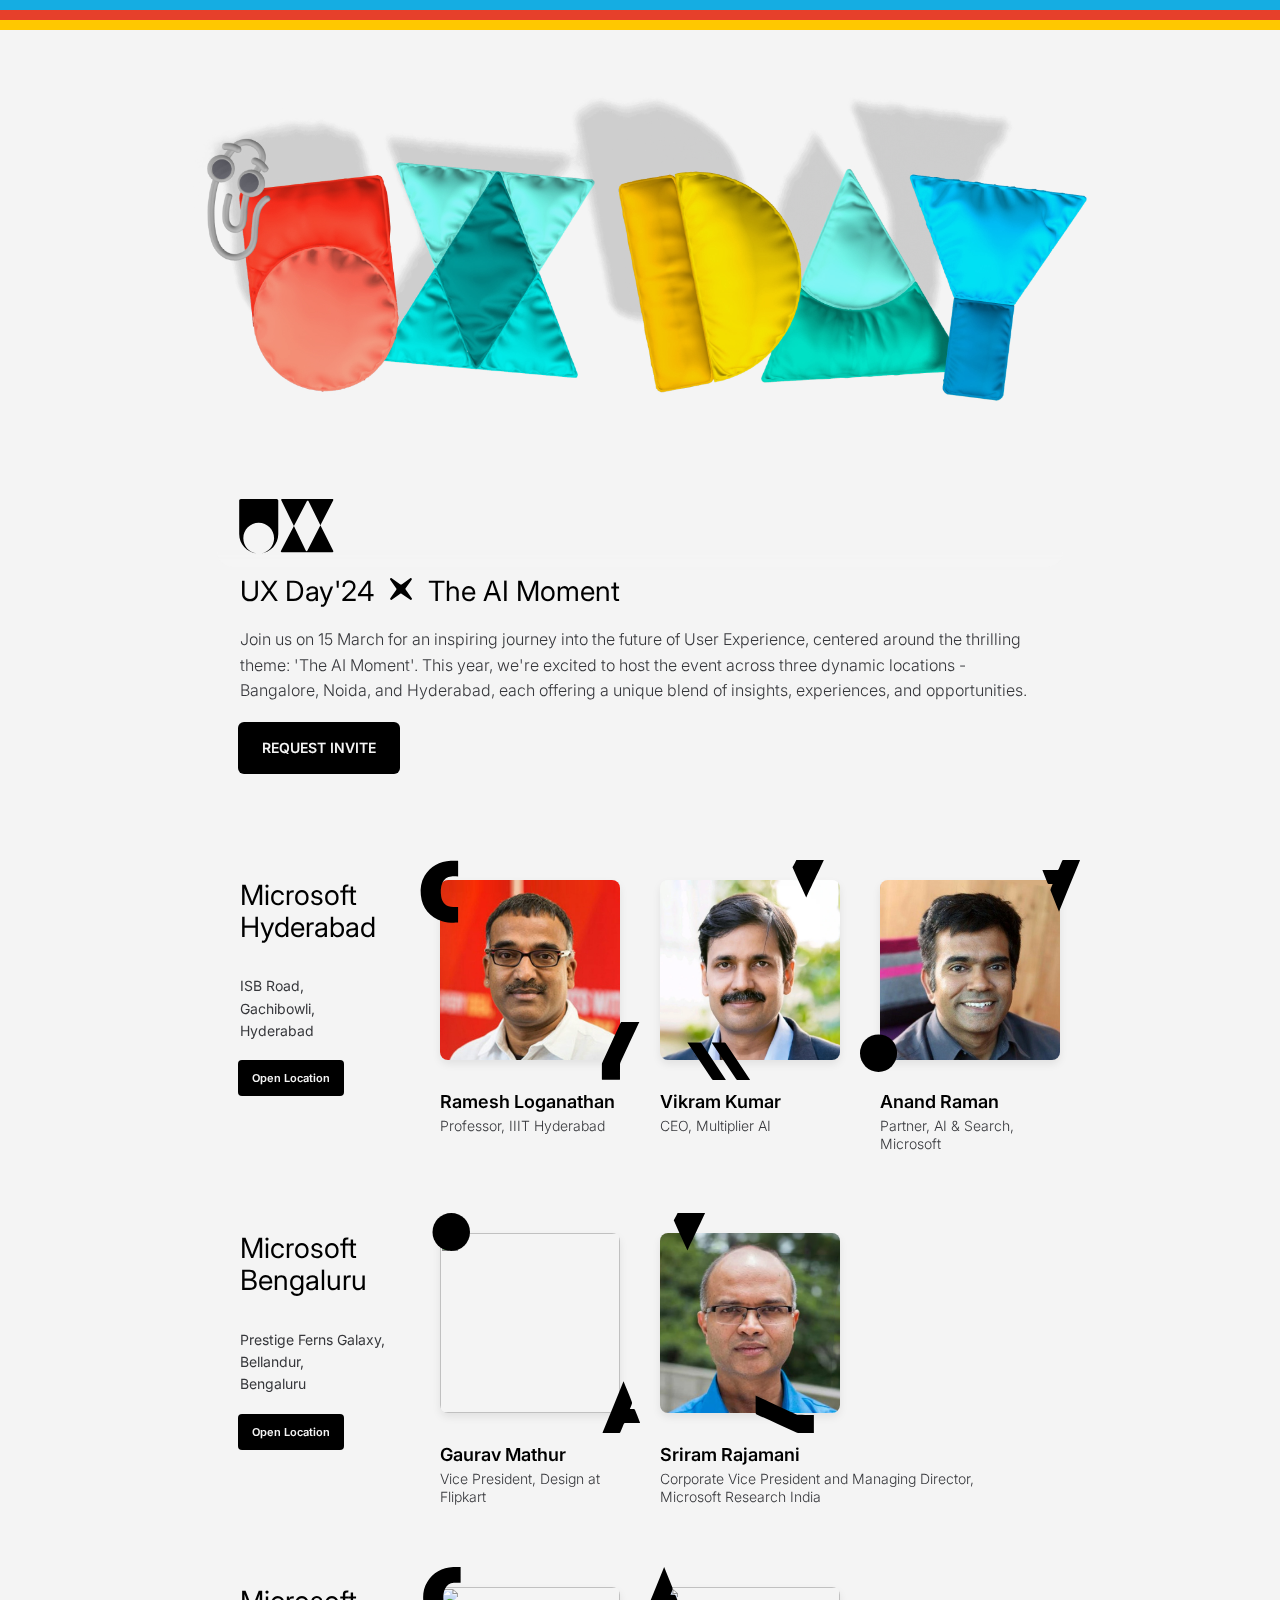
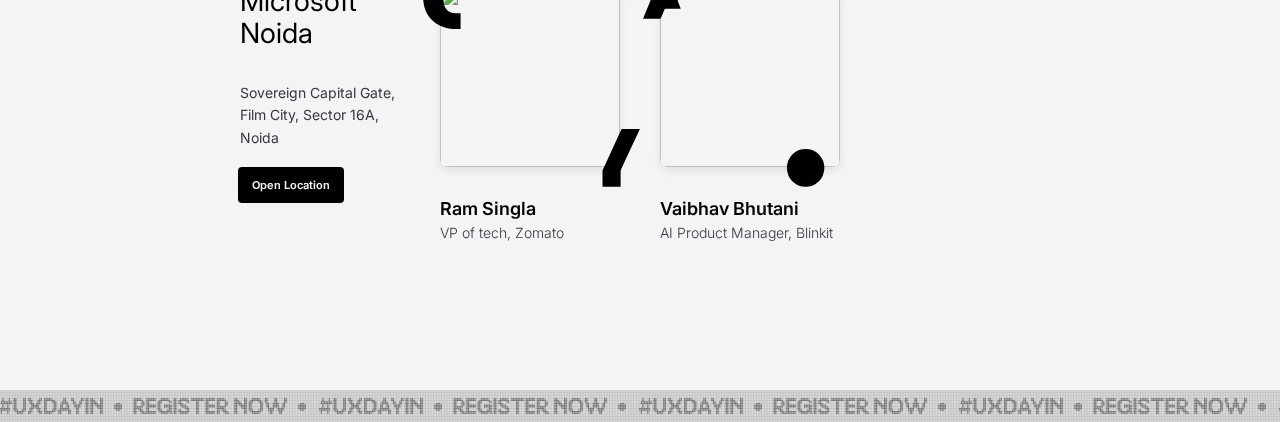
==== commit 3ea908cf: "Fix typo" ====
--- a/index.html
+++ b/index.html
@@ -57,11 +57,7 @@
         </svg>
         
         The AI Moment</h1>
-    <p class="text-secondary anim-fade-in-up delay-2">Join us on 15 March for an inspiring journey into the future
-      of User Experience,
-      centered around the thrilling theme: 'The AI Moment'. This year, we're excited to host the event across three
-      dynamic locations
-      - Bangalore, Noida, and Hyderabad, each offering a unique blend of insights, experiences, and opportunities.
+    <p class="text-secondary anim-fade-in-up delay-2">Join us on 15 March for an inspiring journey into the future of User Experience, centered around the thrilling theme: 'The AI Moment'. This year, we're excited to host the event across three dynamic locations - Bangalore, Noida, and Hyderabad, each offering a unique blend of insights, experiences, and opportunities.
     </p>  
     <a 
     id="topbtn" 
@@ -76,7 +72,7 @@
 
   <div class="section">
     <div class="section-header">
-    <h1 class="text-primary-darkinvert">Microsoft Hyderabad</h1>
+    <h1 class="text-primary-darkinvert">Microsoft<br>Hyderabad</h1>
     <h3 class="text-secondary-darkinvert">ISB Road,<br>Gachibowli,<br>Hyderabad</h3>
     <a 
     class="button-small button-accent-darkinvert" 
@@ -122,7 +118,7 @@
   </div>
   <div class="section">
     <div class="section-header">
-      <h1 class="text-primary-darkinvert">Microsoft Bengaluru</h1>
+      <h1 class="text-primary-darkinvert">Microsoft<br>Bengaluru</h1>
       <h3 class="text-secondary-darkinvert">Prestige Ferns Galaxy,<br>Bellandur,<br>Bengaluru</h3>
       <a 
       class="button-small button-accent-darkinvert" 
@@ -138,7 +134,7 @@
       </div>
       <div class="person-details">
         <p class="person-name">Gaurav Mathur</p>
-        <p class="person-title">VP, Design, Flipkart</p>
+        <p class="person-title">Vice President, Design at Flipkart</p>
       </div>
     </div>
 
@@ -149,27 +145,17 @@
       </div>
       <div class="person-details">
         <p class="person-name">Sriram Rajamani</p>
-        <p class="person-title">CVP & MD, Microsoft Research India</p>
-      </div>
-    </div>
-
-    <div class="person-card">
-      <div class="img-overlay-wrap">
-        <img class="isoverlay" src="frame-6.svg">
-        <img class="person-photo" src="person6.jpg">
-      </div>
-      <div class="person-details">
-        <p class="person-name">Cassie Cropcircle</p>
-        <p class="person-title">Data Distortionist</p>
+        <p class="person-title">Corporate Vice President and Managing Director, Microsoft Research India</p>
       </div>
     </div>
 
   </div>
 
 </div>
+
 <div class="section">
   <div class="section-header">
-    <h1 class="text-primary-darkinvert">Microsoft Noida</h1>
+    <h1 class="text-primary-darkinvert">Microsoft<br>Noida</h1>
     <h3 class="text-secondary-darkinvert">Sovereign Capital Gate,<br>Film City, Sector 16A,<br>Noida</h3>
     <a 
     class="button-small button-accent-darkinvert" 
@@ -177,16 +163,6 @@
     target="_blank"
     rel="noopener noreferrer">
     Open Location</a>
-  </div>
-  <div class="person-card">
-    <div class="img-overlay-wrap">
-      <img class="isoverlay" src="frame-7.svg">
-      <img class="person-photo" src="ruchi_batra.jpg">
-    </div>
-    <div class="person-details">
-      <p class="person-name">Ruchi Batra</p>
-      <p class="person-title">Design Director, IBM iX</p>
-    </div>
   </div>
 
   <div class="person-card">
@@ -196,7 +172,7 @@
     </div>
     <div class="person-details">
       <p class="person-name">Ram Singla</p>
-      <p class="person-title">VP Technology, Zomato</p>
+      <p class="person-title">VP of tech, Zomato</p>
     </div>
   </div>
 
@@ -207,10 +183,9 @@
     </div>
     <div class="person-details">
       <p class="person-name">Vaibhav Bhutani</p>
-      <p class="person-title">AI lead, Blinkit</p>
-    </div>
-  </div>
-
+      <p class="person-title">AI Product Manager, Blinkit</p>
+    </div>
+  </div>
 </div>
 
   </div>
@@ -233,7 +208,7 @@
   document.getElementById('bg3').style.height = '10px';
   document.getElementById('bg3').style.zIndex = '10';
 }
-// Wait for entry anim to play and then fix stripe z-index
+// Wait 2.5s for entry anim to play and then fix stripe z-index
 setTimeout(fixStripeZ, 2500);
 
 // Get the header and header button elements
@@ -266,7 +241,7 @@
   }
 }
 
-// Wait for load anim to play before setting up intersection observer
+// Wait 2s for load anim to play before setting up intersection observer
 setTimeout(function() {
 // Create an Intersection Observer instance
 var observer = new IntersectionObserver(handleScroll, { threshold: 0 });
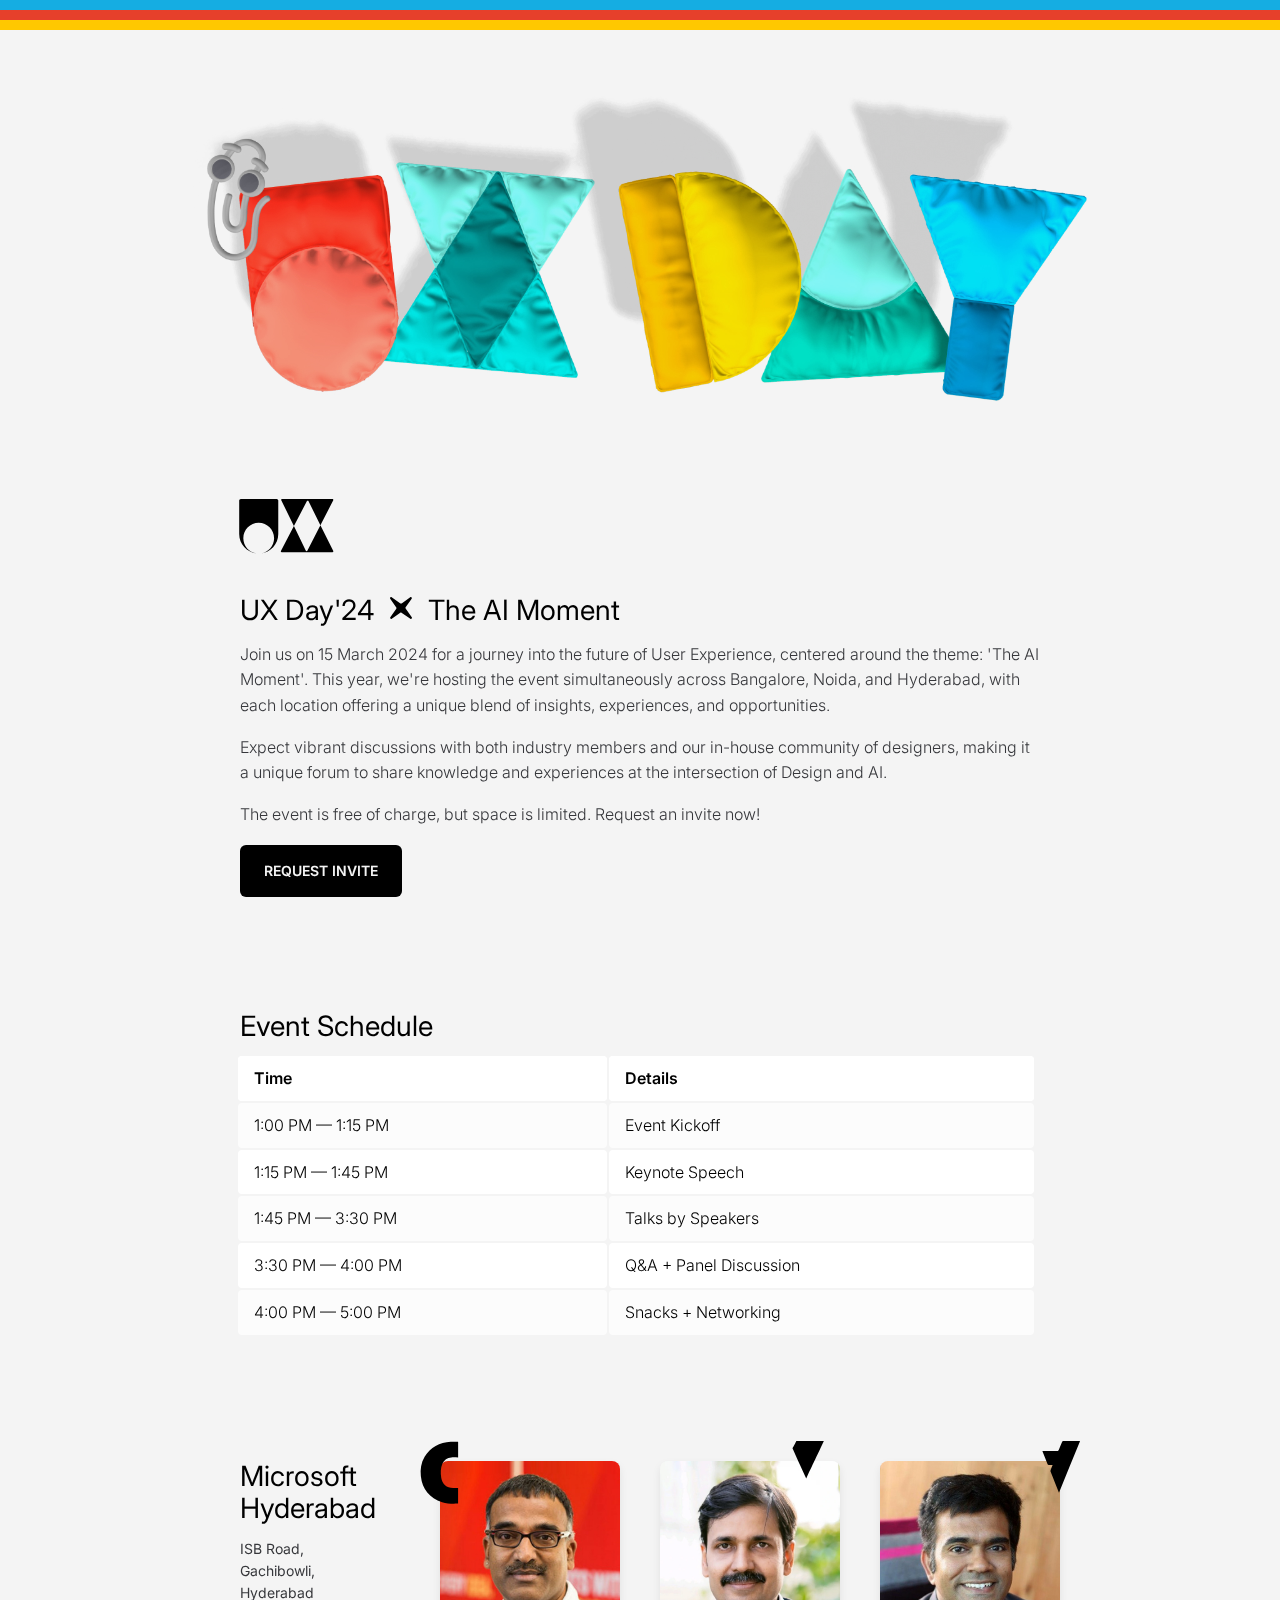
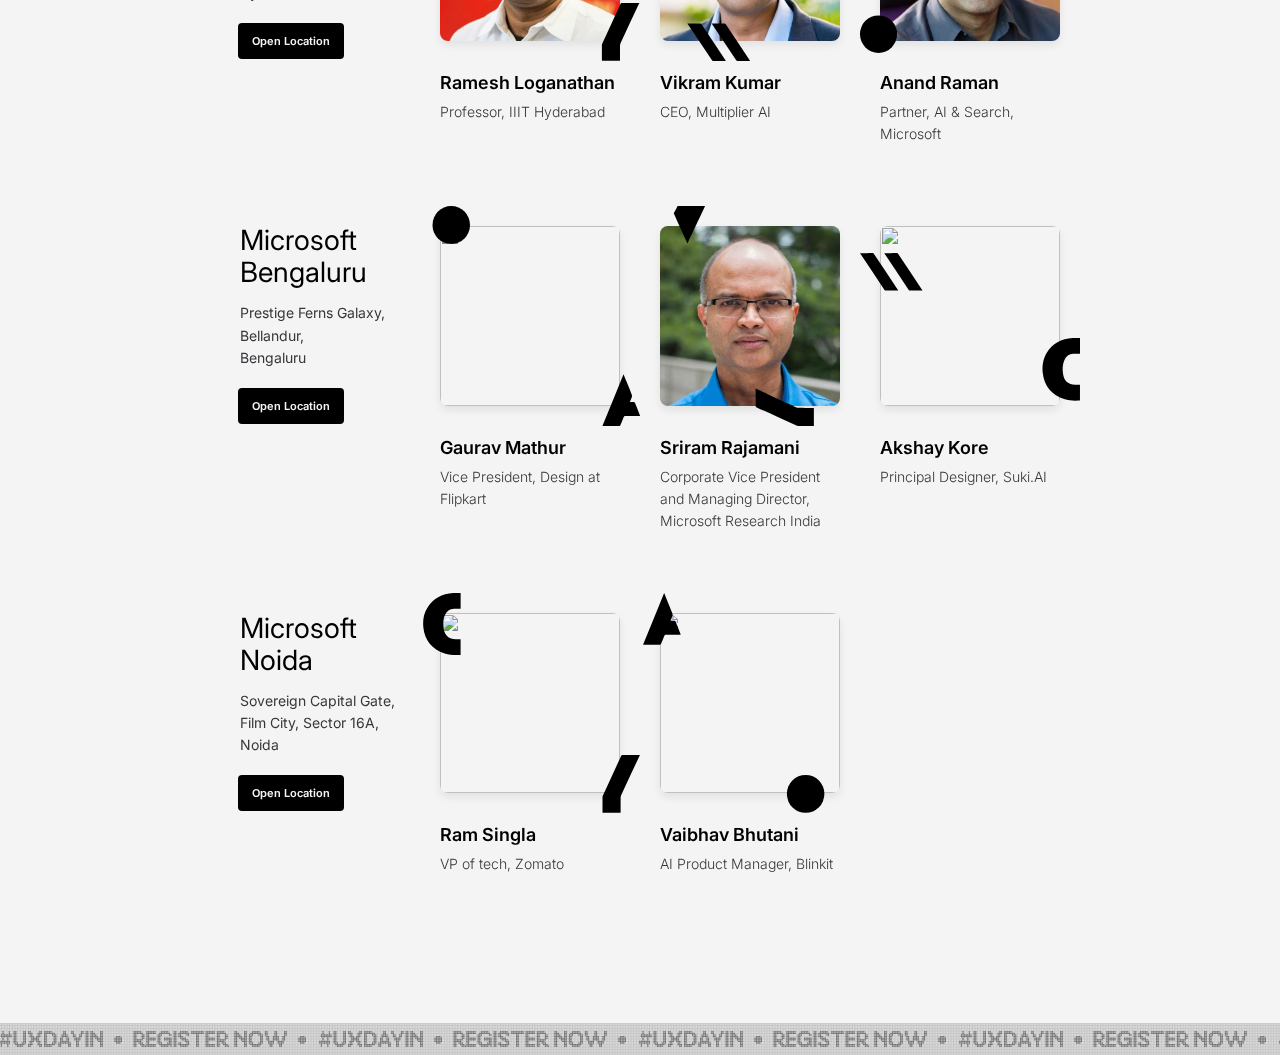
==== commit f68484bd: "Simplify scroll logic" ====
--- a/index.html
+++ b/index.html
@@ -57,8 +57,16 @@
         </svg>
         
         The AI Moment</h1>
-    <p class="text-secondary anim-fade-in-up delay-2">Join us on 15 March for an inspiring journey into the future of User Experience, centered around the thrilling theme: 'The AI Moment'. This year, we're excited to host the event across three dynamic locations - Bangalore, Noida, and Hyderabad, each offering a unique blend of insights, experiences, and opportunities.
-    </p>  
+    <p class="text-secondary anim-fade-in-up delay-2">
+      Join us on 15 March 2024 for a journey into the future of User Experience, centered around the theme: 'The AI Moment'. This year, we're hosting the event simultaneously across Bangalore, Noida, and Hyderabad, with each location offering a unique blend of insights, experiences, and opportunities.</p>
+
+      <p class="text-secondary anim-fade-in-up delay-2">
+        Expect vibrant discussions with both industry members and our in-house community of designers, making it a unique forum to share knowledge and experiences at the intersection of Design and AI.
+      </p>
+
+      <p class="text-secondary anim-fade-in-up delay-2">
+      The event is free of charge, but space is limited. Request an invite now!</p>
+      </p>  
     <a 
     id="topbtn" 
     class="button button-accent anim-fade-in-up delay-3" 
@@ -67,6 +75,37 @@
     rel="noopener noreferrer">
     REQUEST INVITE</a>
   </div>
+    <div class="section-top">
+    <h1 class="text-primary anim-fade-in-up delay-4">Event Schedule</h1>
+
+  <table class="anim-fade-in-up delay-5">
+    <tr>
+        <th>Time</th>
+        <th>Details</th>
+    </tr>
+    <tr>
+        <td>1:00 PM — 1:15 PM</td>
+        <td>Event Kickoff</td>
+    </tr>
+    <tr>
+        <td>1:15 PM — 1:45 PM</td>
+        <td>Keynote Speech</td>
+    </tr>
+    <tr>
+      <td>1:45 PM — 3:30 PM</td>
+      <td>Talks by Speakers</td>
+  </tr>
+  <tr>
+    <td>3:30 PM — 4:00 PM</td>
+    <td>Q&A + Panel Discussion</td>
+</tr>
+    <tr>
+        <td>4:00 PM — 5:00 PM</td>
+        <td>Snacks + Networking</td>
+    </tr>
+</table>
+
+</div>
 
   <div class="section-1-bg"></div>
 
@@ -149,6 +188,20 @@
       </div>
     </div>
 
+    <div class="person-card">
+      <div class="img-overlay-wrap">
+        <img class="isoverlay" src="frame-6.svg">
+        <img class="person-photo" src="akshay-kore.jpg">
+      </div>
+      <div class="person-details">
+        <p class="person-name">Akshay Kore</p>
+        <p class="person-title">Principal Designer, Suki.AI</p>
+      </div>
+    </div>
+
+
+
+
   </div>
 
 </div>
@@ -229,26 +282,27 @@
   headerbtn.style.opacity = "0";
   setTimeout(function() {
     headerbtn.style.display = "none";
-  }, 200);
+  }, 80);
 }
 
-// Toggles header mode based on scroll past second button
-function handleScroll(entries) {
-  if (entries[0].isIntersecting) {
-    disableHeaderMode();
-  } else {
-    enableHeaderMode();
-  }
-}
-
-// Wait 2s for load anim to play before setting up intersection observer
-setTimeout(function() {
-// Create an Intersection Observer instance
-var observer = new IntersectionObserver(handleScroll, { threshold: 0 });
-// Observe the topbtn element
-  observer.observe(document.getElementById('topbtn'));
-}, 2000);
-
+
+// Get the y offset of div with id topbtn
+var topbtYOffset = Math.round(document.getElementById('topbtn').getBoundingClientRect().top);
+console.log(topbtYOffset);
+
+var scrollTimeout;
+
+window.addEventListener('scroll', function() {
+  clearTimeout(scrollTimeout);
+  scrollTimeout = setTimeout(function() {
+    if (window.scrollY > topbtYOffset) {
+      enableHeaderMode();
+    }
+    else {
+      disableHeaderMode();
+    }
+  }, 80);
+});
 
 
 // Replay the background animation by toggling the class anim-stretch-in
--- a/style.css
+++ b/style.css
@@ -3,7 +3,8 @@
     --text-primary: #fff;
     --text-secondary: #ccc;
     --background: #242424;
-    --foreground: #111;
+    --foreground: #3c3c3c;
+    --foreground2: #2f2f2f;
     --glass-bg: rgba(20, 20, 20, 0.85);
     --glass-border: rgba(150, 150, 150, 0.2);
 
@@ -36,12 +37,20 @@
         --text-secondary: #36373b;
         --background: #F4F4F4;
         --foreground: #fff;
+        --foreground2: #fcfcfc;
         --glass-bg: rgba(255, 255, 255, 0.9);
         --glass-border: rgba(255, 255, 255, 0.3);
 
         --bus-img: url('bussign-light.png');
 
     }
+}
+
+.banner{
+    width: 800px;
+    margin: auto;
+    background-color: var(--glass-bg);
+    padding: 24px 24px 8px 24px;
 }
 
 .glass{
@@ -157,12 +166,18 @@
 @keyframes scrollY {
     0% {
         transform: translateY(32px);
+        filter: grayscale(100%); /* 70% grayscale */
+    }
+    25% {
+        filter: grayscale(0%); /* 70% grayscale */
     }
     50% {
         opacity: 1;
+
     }
     100% {
         transform: translateY(-32px);
+
     }
 }
 
@@ -188,16 +203,16 @@
 .person-name{
     font-size: 18px;
     font-weight: var(--font-weight-bold);
-    margin: 0 0 -4px 0;
+    margin: 0 0 -1px 0;
 }
 
 .person-title{
     padding-top: 3px;
     font-size: 14px;
-    line-height: 130%;
+    line-height: 1.6em;
     font-weight: var(--font-weight-regular);
     color: var(--text-secondary);
-    margin: 0 0 0 0;
+    margin: 0;
 }
 
 .img-overlay-wrap{
@@ -624,21 +639,7 @@
     text-decoration: inherit;
 }
 
-h1 {
-    display: inline-block;
-    position: relative;
-}
-
-h1 a {
-    color: inherit;
-    /* blue colors for links too */
-    text-decoration: inherit;
-    /* no underline */
-}
-
-h1 a:hover {
-    text-decoration: none;
-}
+
 
 .no-decoration:hover {
     text-decoration: none;
@@ -701,25 +702,34 @@
     min-width: 180px;
 }
 
+table{
+    width: 100%;
+    margin: 12px -4px 20px -4px;
+    line-height: 1.3em;
+}
+
 th {
-    background: #1D2D32;
-    color: #fff;
-    font-weight: 400;
-    padding-left: 12px;
-    padding-right: 12px;
+    background: var(--glass-bg);
+    font-weight: 600;
+    padding: 12px 16px;
+    text-align: left;
+    border-radius: 4px;
 }
 
 td {
-    padding-left: 12px;
-    padding-right: 12px;
+    padding: 12px 16px;
+}
+
+tr:nth-child(odd) {
+    background: var(--foreground);
 }
 
 tr:nth-child(even) {
-    background: #DCEAEA;
-}
-
-tr:nth-child(odd) {
-    background: #F1F7F7;
+    background: var(--foreground2);
+}
+
+td{
+    border-radius: 4px;
 }
 
 .nav li {
@@ -738,10 +748,22 @@
 h1 {
     font-weight: 400;
     font-size: 28px;
-}
+    display: block;
+    position: relative;
+    margin-bottom: .25em;
+}
+
+h1 a {
+    color: inherit;
+    text-decoration: inherit;
+}
+
+h1 a:hover {
+    text-decoration: none;
+}
+
 .text-primary {
     color: var(--text-primary);
-    margin: 0;
 }
 
 .text-secondary{
@@ -826,8 +848,7 @@
     font-size: 14px;
     font-weight: var(--font-weight-bold);
     width: auto;
-border-radius: 6px;
-margin-left: -2px;
+    border-radius: 6px;
     margin-right: 2px;
     margin-bottom: 2px;
     margin-top: 2px;
@@ -896,6 +917,13 @@
         font-size: 17px;
     }
 
+    .banner{
+        width: auto;
+        margin: auto;
+        background-color: var(--glass-bg);
+        padding: 24px 24px 8px 24px;
+    }
+
     footer{
         background-size: 150%;
     }
@@ -980,7 +1008,6 @@
 
     .person-title{
         font-size: 18px;
-        line-height: 24px;
     }
 
 
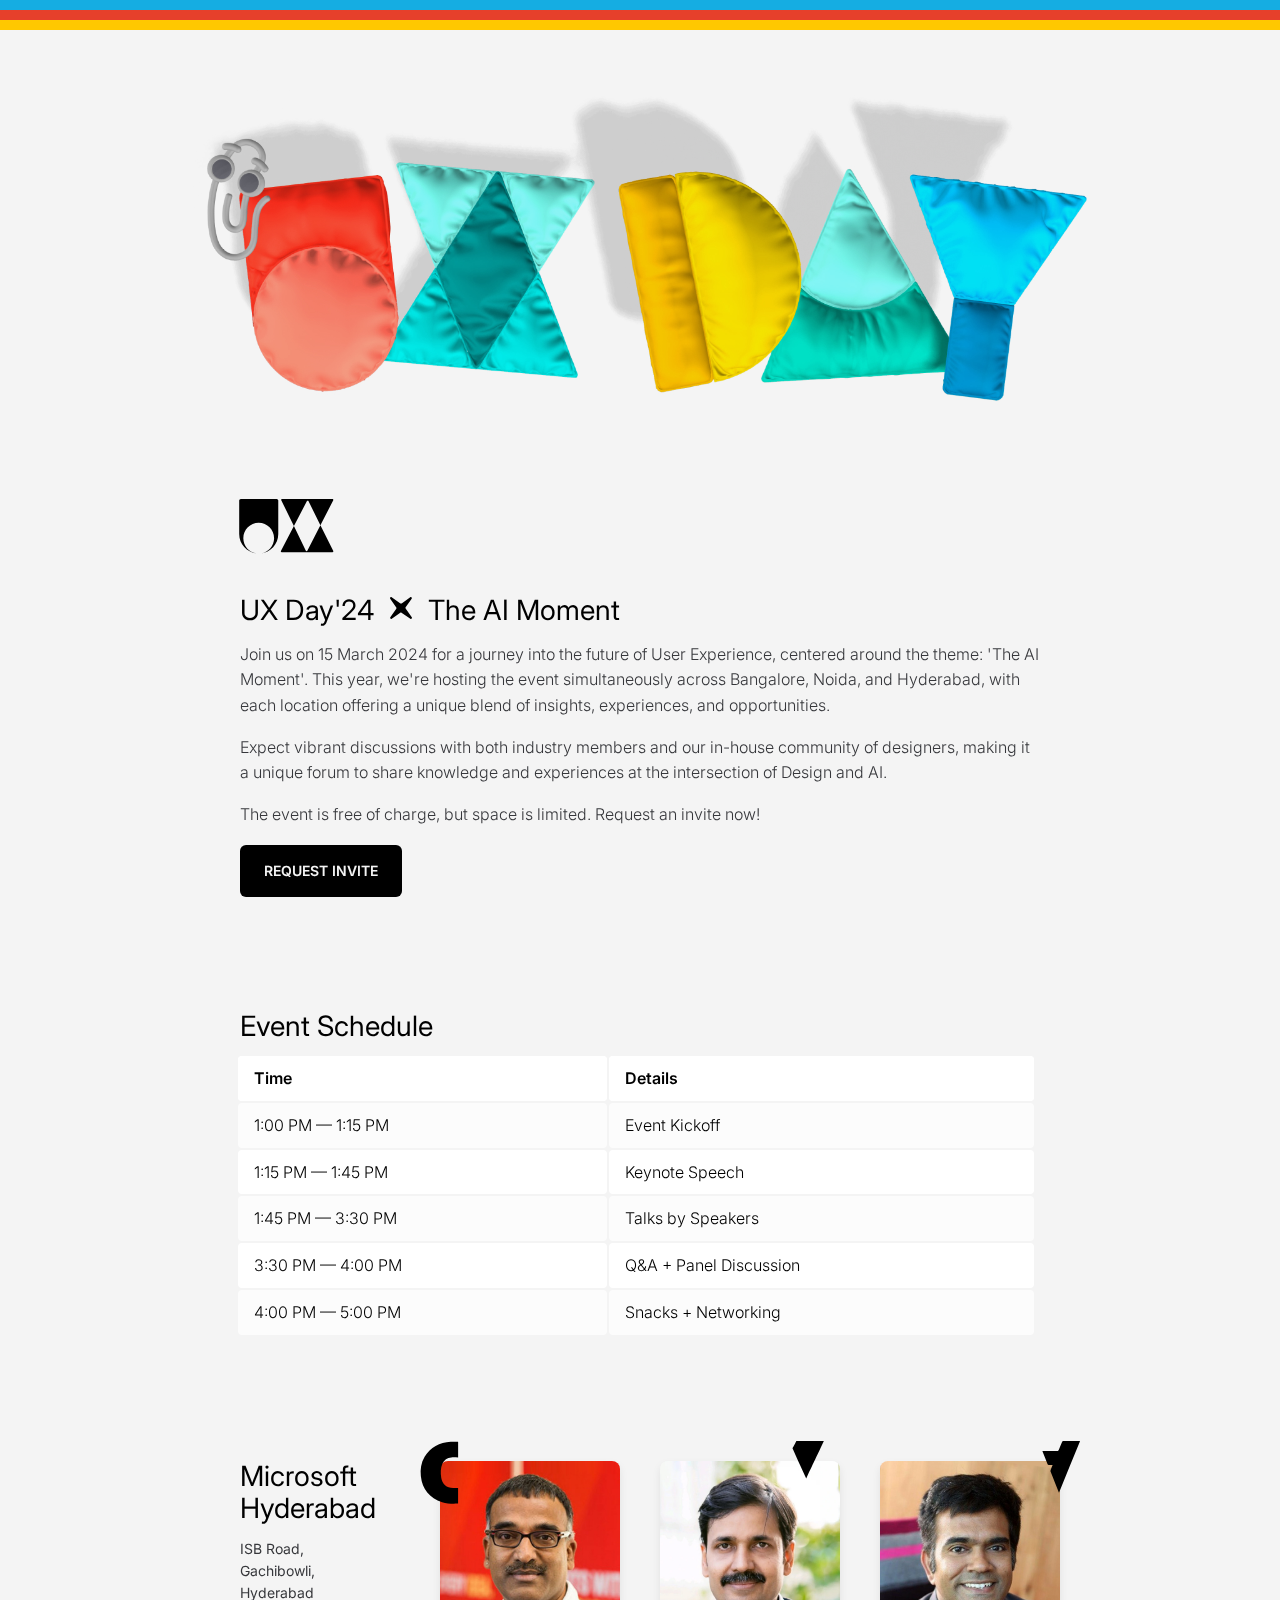
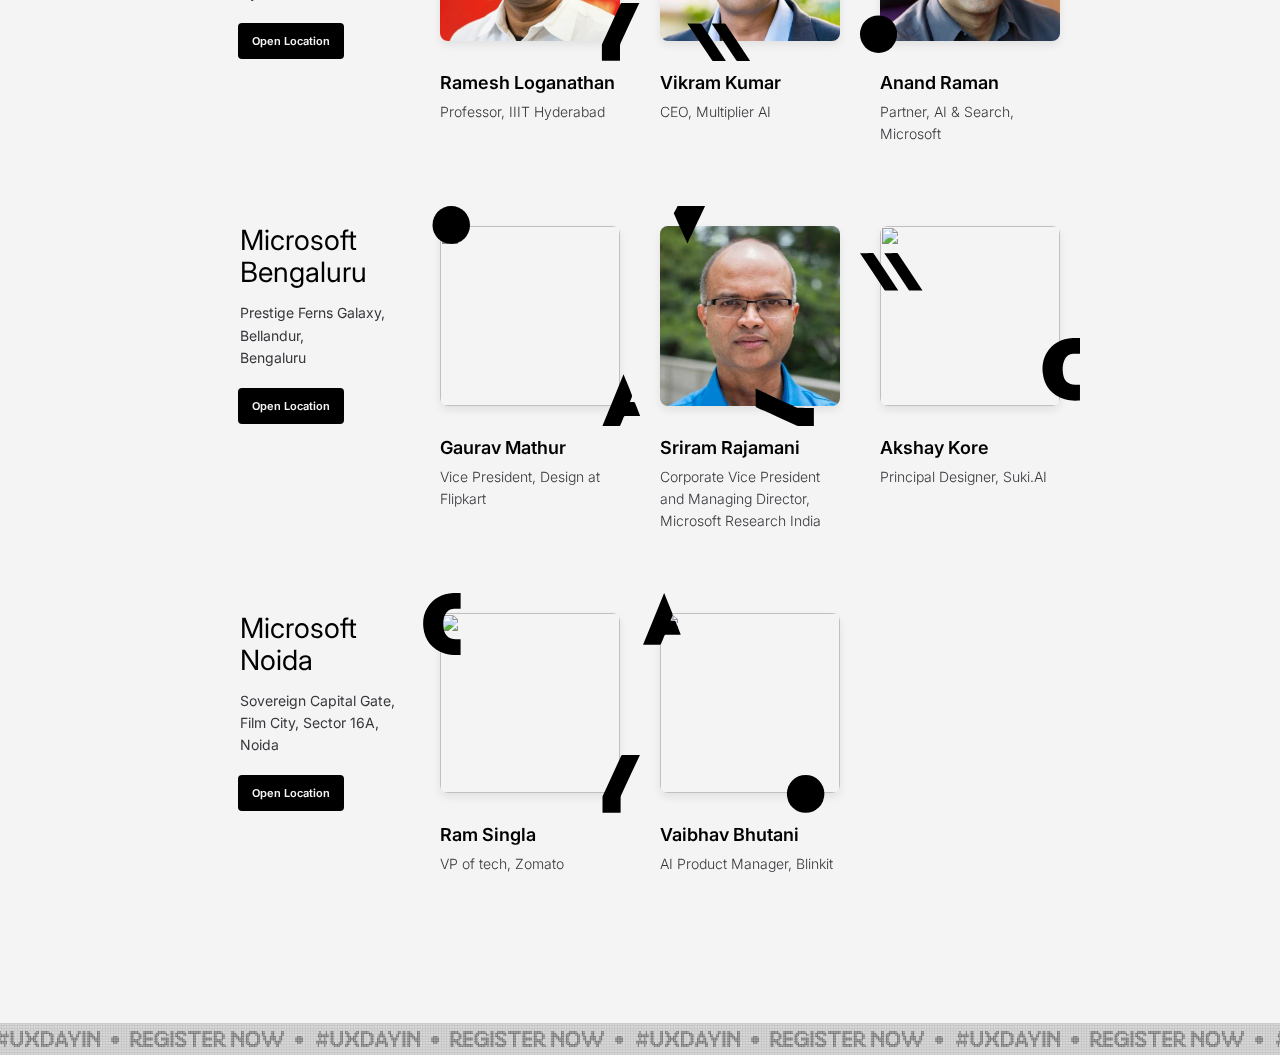
==== commit 91c43d61: "Optimise scroll" ====
--- a/index.html
+++ b/index.html
@@ -267,6 +267,7 @@
 // Get the header and header button elements
 var header = document.querySelector('header');
 var headerbtn = document.getElementById('headerbtn');
+var topbtn = document.getElementById('topbtn');
 
 // Enables the header outline and shadow, shows button
 function enableHeaderMode() {
@@ -285,24 +286,22 @@
   }, 80);
 }
 
-
-// Get the y offset of div with id topbtn
-var topbtYOffset = Math.round(document.getElementById('topbtn').getBoundingClientRect().top);
-console.log(topbtYOffset);
+// Enable or disable headermode based on whether scroll is past position of topbtn
 
 var scrollTimeout;
 
-window.addEventListener('scroll', function() {
+function handleScroll() {
   clearTimeout(scrollTimeout);
   scrollTimeout = setTimeout(function() {
-    if (window.scrollY > topbtYOffset) {
+    if (window.scrollY > topbtn.offsetTop) {
       enableHeaderMode();
-    }
-    else {
+    } else {
       disableHeaderMode();
     }
   }, 80);
-});
+}
+
+window.addEventListener('scroll', handleScroll);
 
 
 // Replay the background animation by toggling the class anim-stretch-in
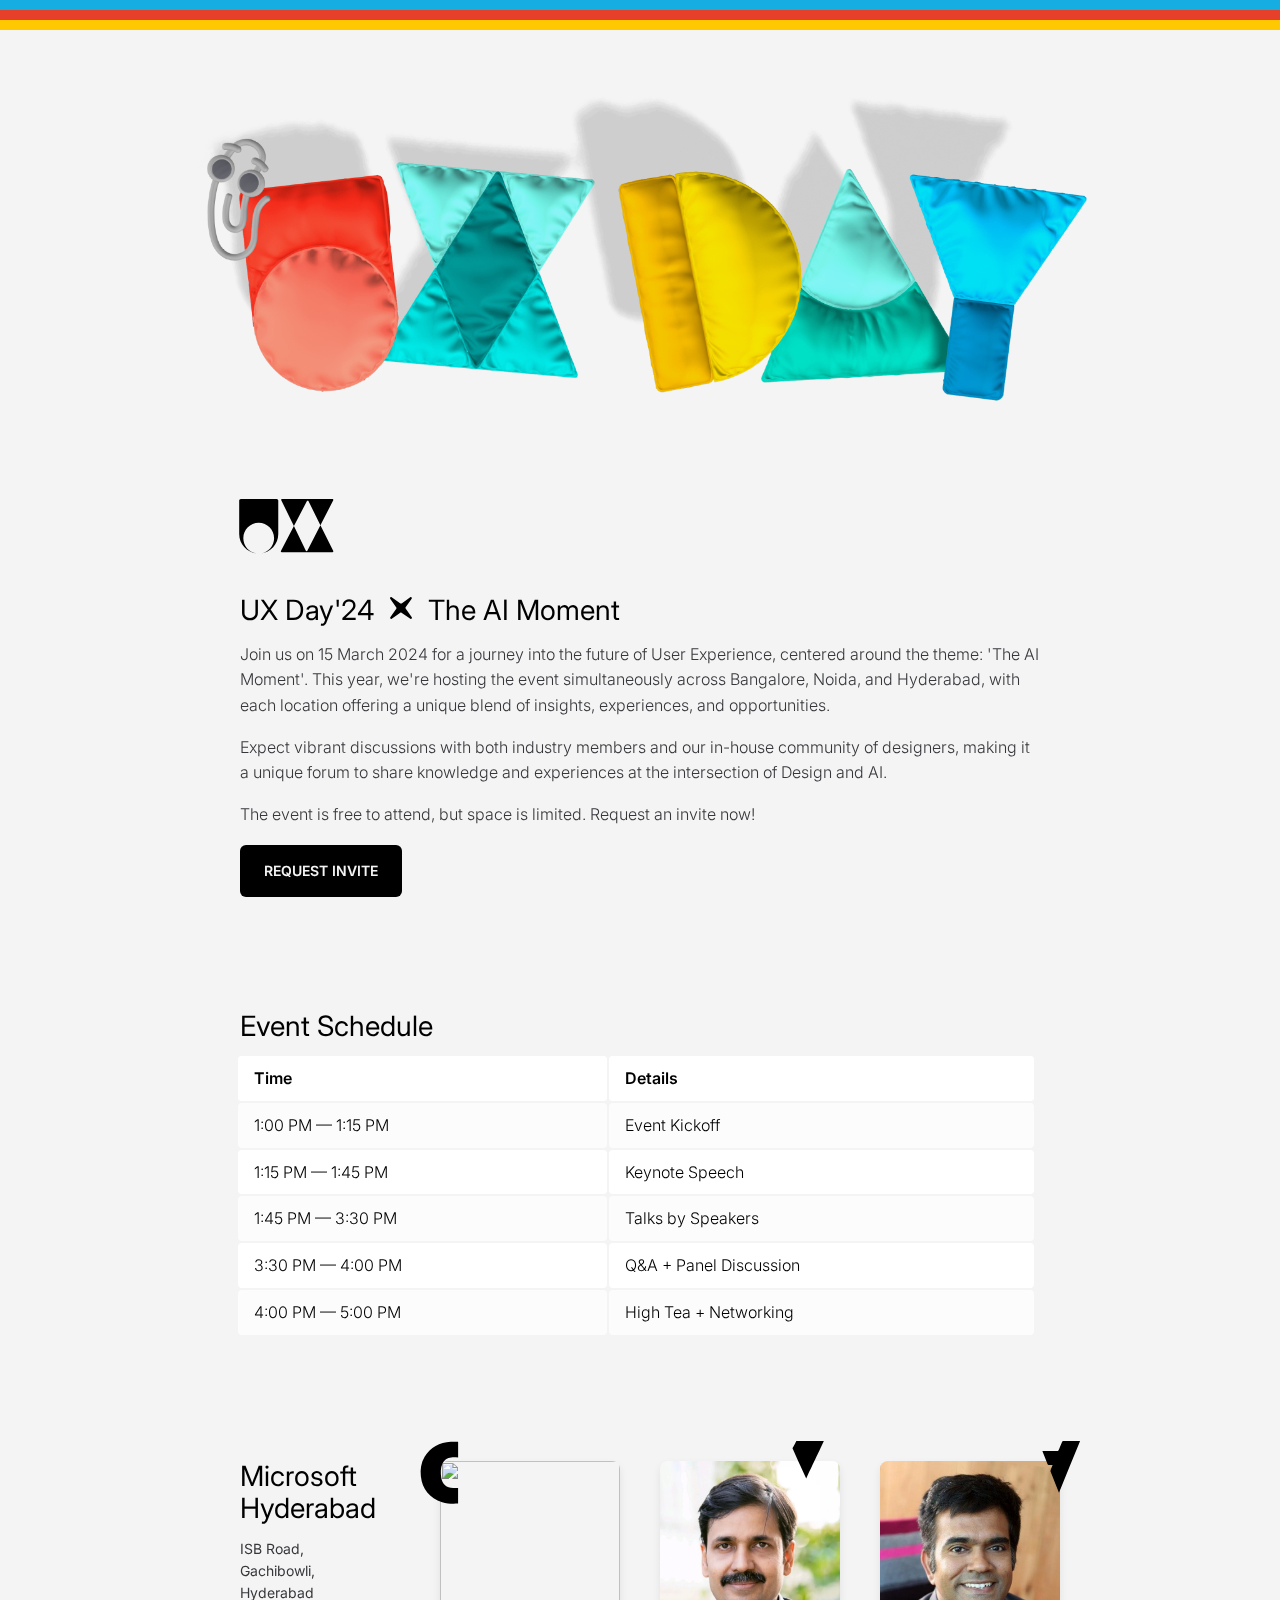
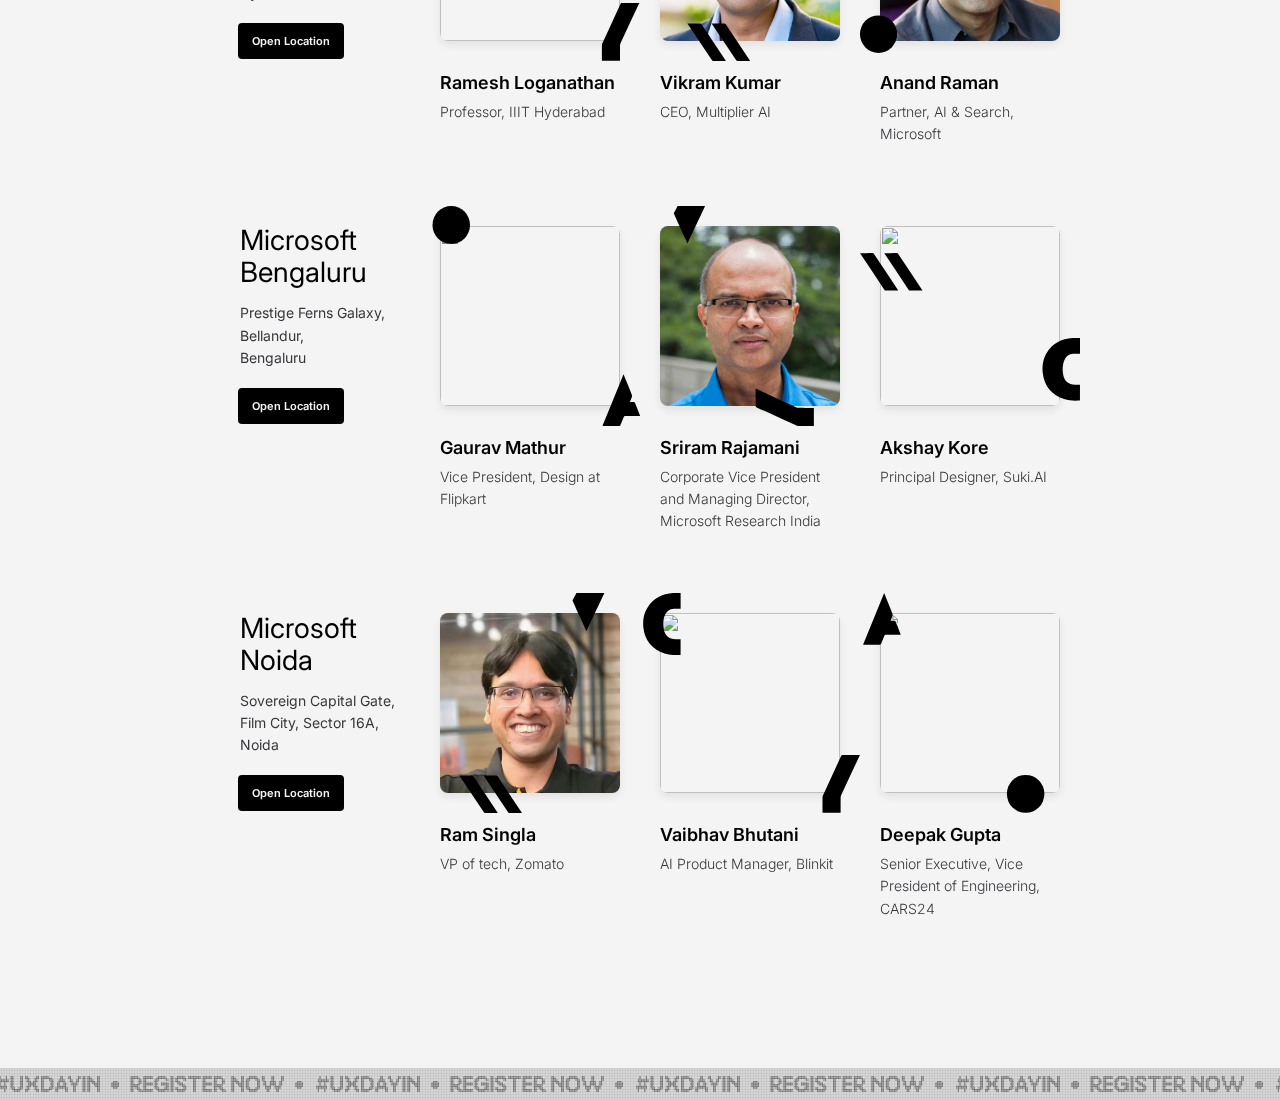
==== commit e88ff122: "High tea" ====
--- a/index.html
+++ b/index.html
@@ -6,9 +6,9 @@
   <meta http-equiv="X-UA-Compatible" content="IE=edge">
   <meta name="viewport" content="width=device-width, initial-scale=1"><!-- Begin Jekyll SEO tag v2.8.0 -->
   <link rel="apple-touch-icon" sizes="180x180" href="apple-touch-icon.png">
-<link rel="icon" type="image/png" sizes="32x32" href="favicon-32x32.png">
-<link rel="icon" type="image/png" sizes="16x16" href="favicon-16x16.png">
-<link rel="manifest" href="site.webmanifest">
+  <link rel="icon" type="image/png" sizes="32x32" href="favicon-32x32.png">
+  <link rel="icon" type="image/png" sizes="16x16" href="favicon-16x16.png">
+  <link rel="manifest" href="site.webmanifest">
   <title>UXDay 2024</title>
   <meta property="og:locale" content="en_US" />
   <meta name="description" content="The AI Moment is now at Microsoft IDC" />
@@ -16,15 +16,14 @@
   <meta property="og:url" content="https://uxday.in/" />
   <meta property="og:site_name" content="UXDay 2024" />
   <meta property="og:type" content="website" />
-  <meta property="og:image" content="https://uxday.in/og_image.jpg"/>
+  <meta property="og:image" content="https://uxday.in/og_image.jpg" />
   <meta name="twitter:card" content="summary" />
   <link rel="stylesheet" href="style.css">
   <link rel="preconnect" href="https://fonts.googleapis.com">
   <link rel="preconnect" href="https://fonts.gstatic.com" crossorigin>
-  <link
-    href="https://fonts.googleapis.com/css2?family=Inter:wght@100;300;600&display=swap"
-    rel="stylesheet">
+  <link href="https://fonts.googleapis.com/css2?family=Inter:wght@100;300;600&display=swap" rel="stylesheet">
 </head>
+
 <body>
 
   <picture onclick="replayAnim()">
@@ -33,17 +32,15 @@
   </picture>
 
   <header class="glass anim-fade-in-up delay-1">
-    <svg class="uxday-logo" width="1440" height="840" viewBox="0 0 1440 840" fill="none" xmlns="http://www.w3.org/2000/svg">
-      <path fill-rule="evenodd" clip-rule="evenodd" d="M18 38.9412C18 25.1665 29.1665 14 42.9412 14H579.059C592.833 14 604 25.1665 604 38.9412V541C604 693.196 487.959 818.288 339.525 832.629C453.339 818.446 541.412 721.361 541.412 603.706C541.412 476.291 438.121 373 310.706 373C183.291 373 80 476.291 80 603.706C80 720.628 166.978 817.235 279.761 832.354C132.629 816.761 18 692.267 18 541V38.9412ZM660.166 14H1417.93C1427.26 14 1433.28 23.8701 1429.02 32.1691L1236.12 407.655L1429.33 794.07C1433.47 802.361 1427.45 812.117 1418.18 812.117L1028.34 812.118L654.61 812.117C645.237 812.117 639.214 802.164 643.563 793.86L838.497 421.715L648.951 31.9241C644.923 23.6411 650.956 14 660.166 14ZM1236 407.468L1056.58 46.6515C1052.04 37.5239 1039.06 37.4019 1034.35 46.4425L839 421.45L1017.66 790.876C1022.14 800.15 1035.3 800.294 1039.99 791.12L1236 407.468Z"/>
-      </svg>
-    <a 
-    id="headerbtn" 
-    style="opacity: 0; display: none;" 
-    class="button button-accent" 
-    href="https://forms.office.com/Pages/ResponsePage.aspx?id=v4j5cvGGr0GRqy180BHbRx8CRYOIU25EsVwwG_bjWJ1UM081SVlORTJEQlo3VUZDVklFSFZUMFI1SS4u"
-    target="_blank" 
-    rel="noopener noreferrer">
-    REQUEST INVITE</a>
+    <svg class="uxday-logo" width="1440" height="840" viewBox="0 0 1440 840" fill="none"
+      xmlns="http://www.w3.org/2000/svg">
+      <path fill-rule="evenodd" clip-rule="evenodd"
+        d="M18 38.9412C18 25.1665 29.1665 14 42.9412 14H579.059C592.833 14 604 25.1665 604 38.9412V541C604 693.196 487.959 818.288 339.525 832.629C453.339 818.446 541.412 721.361 541.412 603.706C541.412 476.291 438.121 373 310.706 373C183.291 373 80 476.291 80 603.706C80 720.628 166.978 817.235 279.761 832.354C132.629 816.761 18 692.267 18 541V38.9412ZM660.166 14H1417.93C1427.26 14 1433.28 23.8701 1429.02 32.1691L1236.12 407.655L1429.33 794.07C1433.47 802.361 1427.45 812.117 1418.18 812.117L1028.34 812.118L654.61 812.117C645.237 812.117 639.214 802.164 643.563 793.86L838.497 421.715L648.951 31.9241C644.923 23.6411 650.956 14 660.166 14ZM1236 407.468L1056.58 46.6515C1052.04 37.5239 1039.06 37.4019 1034.35 46.4425L839 421.45L1017.66 790.876C1022.14 800.15 1035.3 800.294 1039.99 791.12L1236 407.468Z" />
+    </svg>
+    <a id="headerbtn" style="opacity: 0; display: none;" class="button button-accent"
+      href="https://forms.office.com/Pages/ResponsePage.aspx?id=v4j5cvGGr0GRqy180BHbRx8CRYOIU25EsVwwG_bjWJ1UM081SVlORTJEQlo3VUZDVklFSFZUMFI1SS4u"
+      target="_blank" rel="noopener noreferrer">
+      REQUEST INVITE</a>
   </header>
   <div id="bg1" class="bg-blue entry-box vw-100 anim-stretch-in delay-2"></div>
   <div id="bg2" class="bg-red entry-box vw-100 anim-stretch-in delay-3"></div>
@@ -52,79 +49,81 @@
 
   <div class="section-top">
     <h1 class="text-primary anim-fade-in-up delay-1">
-      UX Day'24 <svg class="x-logo anim-spin-wheel"width="24" height="24" viewBox="0 0 24 24" fill="none" xmlns="http://www.w3.org/2000/svg">
-        <path d="M11.4223 7.38164C11.7837 7.63654 12.2664 7.63654 12.6279 7.38164L21.2221 1.32047C22.1816 0.643764 23.3562 1.81842 22.6795 2.77793L16.6184 11.3721C16.3635 11.7336 16.3635 12.2163 16.6184 12.5777L22.7997 21.3422C23.4723 22.2959 22.3141 23.468 21.3525 22.8068L12.475 16.7036C12.115 16.4561 11.6391 16.4584 11.2815 16.7095L2.77429 22.6826C1.8154 23.3559 0.644097 22.1846 1.31736 21.2257L7.29053 12.7185C7.54158 12.3609 7.54392 11.885 7.29642 11.525L1.19317 2.64753C0.532017 1.68585 1.70408 0.527727 2.65778 1.20034L11.4223 7.38164Z"/>
-        </svg>
-        
-        The AI Moment</h1>
+      UX Day'24
+      <svg class="x-logo anim-spin-wheel" width="24" height="24" viewBox="0 0 24 24" fill="none"
+        xmlns="http://www.w3.org/2000/svg">
+        <path
+          d="M11.4223 7.38164C11.7837 7.63654 12.2664 7.63654 12.6279 7.38164L21.2221 1.32047C22.1816 0.643764 23.3562 1.81842 22.6795 2.77793L16.6184 11.3721C16.3635 11.7336 16.3635 12.2163 16.6184 12.5777L22.7997 21.3422C23.4723 22.2959 22.3141 23.468 21.3525 22.8068L12.475 16.7036C12.115 16.4561 11.6391 16.4584 11.2815 16.7095L2.77429 22.6826C1.8154 23.3559 0.644097 22.1846 1.31736 21.2257L7.29053 12.7185C7.54158 12.3609 7.54392 11.885 7.29642 11.525L1.19317 2.64753C0.532017 1.68585 1.70408 0.527727 2.65778 1.20034L11.4223 7.38164Z" />
+      </svg>
+      The AI Moment
+    </h1>
     <p class="text-secondary anim-fade-in-up delay-2">
-      Join us on 15 March 2024 for a journey into the future of User Experience, centered around the theme: 'The AI Moment'. This year, we're hosting the event simultaneously across Bangalore, Noida, and Hyderabad, with each location offering a unique blend of insights, experiences, and opportunities.</p>
-
-      <p class="text-secondary anim-fade-in-up delay-2">
-        Expect vibrant discussions with both industry members and our in-house community of designers, making it a unique forum to share knowledge and experiences at the intersection of Design and AI.
-      </p>
-
-      <p class="text-secondary anim-fade-in-up delay-2">
-      The event is free of charge, but space is limited. Request an invite now!</p>
-      </p>  
-    <a 
-    id="topbtn" 
-    class="button button-accent anim-fade-in-up delay-3" 
-    href="https://forms.office.com/Pages/ResponsePage.aspx?id=v4j5cvGGr0GRqy180BHbRx8CRYOIU25EsVwwG_bjWJ1UM081SVlORTJEQlo3VUZDVklFSFZUMFI1SS4u"
-    target="_blank"
-    rel="noopener noreferrer">
-    REQUEST INVITE</a>
-  </div>
-    <div class="section-top">
+      Join us on 15 March 2024 for a journey into the future of User Experience, centered around the theme: 'The AI
+      Moment'. This year, we're hosting the event simultaneously across Bangalore, Noida, and Hyderabad, with each
+      location offering a unique blend of insights, experiences, and opportunities.
+    </p>
+
+    <p class="text-secondary anim-fade-in-up delay-2">
+      Expect vibrant discussions with both industry members and our in-house community of designers, making it a unique
+      forum to share knowledge and experiences at the intersection of Design and AI.
+    </p>
+
+    <p class="text-secondary anim-fade-in-up delay-2">
+      The event is free to attend, but space is limited. Request an invite now!
+    </p>
+
+    <a id="topbtn" class="button button-accent anim-fade-in-up delay-3"
+      href="https://forms.office.com/Pages/ResponsePage.aspx?id=v4j5cvGGr0GRqy180BHbRx8CRYOIU25EsVwwG_bjWJ1UM081SVlORTJEQlo3VUZDVklFSFZUMFI1SS4u"
+      target="_blank" rel="noopener noreferrer">
+      REQUEST INVITE</a>
+  </div>
+  <div class="section-top">
     <h1 class="text-primary anim-fade-in-up delay-4">Event Schedule</h1>
 
-  <table class="anim-fade-in-up delay-5">
-    <tr>
+    <table class="anim-fade-in-up delay-5">
+      <tr>
         <th>Time</th>
         <th>Details</th>
-    </tr>
-    <tr>
+      </tr>
+      <tr>
         <td>1:00 PM — 1:15 PM</td>
         <td>Event Kickoff</td>
-    </tr>
-    <tr>
+      </tr>
+      <tr>
         <td>1:15 PM — 1:45 PM</td>
         <td>Keynote Speech</td>
-    </tr>
-    <tr>
-      <td>1:45 PM — 3:30 PM</td>
-      <td>Talks by Speakers</td>
-  </tr>
-  <tr>
-    <td>3:30 PM — 4:00 PM</td>
-    <td>Q&A + Panel Discussion</td>
-</tr>
-    <tr>
+      </tr>
+      <tr>
+        <td>1:45 PM — 3:30 PM</td>
+        <td>Talks by Speakers</td>
+      </tr>
+      <tr>
+        <td>3:30 PM — 4:00 PM</td>
+        <td>Q&A + Panel Discussion</td>
+      </tr>
+      <tr>
         <td>4:00 PM — 5:00 PM</td>
-        <td>Snacks + Networking</td>
-    </tr>
-</table>
-
-</div>
+        <td>High Tea + Networking</td>
+      </tr>
+    </table>
+
+  </div>
 
   <div class="section-1-bg"></div>
 
   <div class="section">
     <div class="section-header">
-    <h1 class="text-primary-darkinvert">Microsoft<br>Hyderabad</h1>
-    <h3 class="text-secondary-darkinvert">ISB Road,<br>Gachibowli,<br>Hyderabad</h3>
-    <a 
-    class="button-small button-accent-darkinvert" 
-    href="https://maps.app.goo.gl/EZ5qdUBinSZYhFtC9"
-    target="_blank"
-    rel="noopener noreferrer">
-    Open Location</a>
-
-  </div>
+      <h1 class="text-primary-darkinvert">Microsoft<br>Hyderabad</h1>
+      <h3 class="text-secondary-darkinvert">ISB Road,<br>Gachibowli,<br>Hyderabad</h3>
+      <a class="button-small button-accent-darkinvert" href="https://maps.app.goo.gl/EZ5qdUBinSZYhFtC9" target="_blank"
+        rel="noopener noreferrer">
+        Open Location</a>
+
+    </div>
     <div class="person-card">
       <div class="img-overlay-wrap">
         <img class="isoverlay" src="frame-1.svg">
-        <img class="person-photo" src="raman_logannathan.jpg">
+        <img class="person-photo" src="ramesh_logannathan.jpg">
       </div>
       <div class="person-details">
         <p class="person-name">Ramesh Loganathan</p>
@@ -159,12 +158,9 @@
     <div class="section-header">
       <h1 class="text-primary-darkinvert">Microsoft<br>Bengaluru</h1>
       <h3 class="text-secondary-darkinvert">Prestige Ferns Galaxy,<br>Bellandur,<br>Bengaluru</h3>
-      <a 
-      class="button-small button-accent-darkinvert" 
-      href="https://maps.app.goo.gl/RDsj9hXNsR5wNewU7"
-      target="_blank"
-      rel="noopener noreferrer">
-      Open Location</a>
+      <a class="button-small button-accent-darkinvert" href="https://maps.app.goo.gl/RDsj9hXNsR5wNewU7" target="_blank"
+        rel="noopener noreferrer">
+        Open Location</a>
     </div>
     <div class="person-card">
       <div class="img-overlay-wrap">
@@ -204,128 +200,134 @@
 
   </div>
 
-</div>
-
-<div class="section">
-  <div class="section-header">
-    <h1 class="text-primary-darkinvert">Microsoft<br>Noida</h1>
-    <h3 class="text-secondary-darkinvert">Sovereign Capital Gate,<br>Film City, Sector 16A,<br>Noida</h3>
-    <a 
-    class="button-small button-accent-darkinvert" 
-    href="https://maps.app.goo.gl/M2oy8CtVCM3ELvVQ8"
-    target="_blank"
-    rel="noopener noreferrer">
-    Open Location</a>
-  </div>
-
-  <div class="person-card">
-    <div class="img-overlay-wrap">
-      <img class="isoverlay" src="frame-8.svg">
-      <img class="person-photo" src="ram_singla.jpg">
-    </div>
-    <div class="person-details">
-      <p class="person-name">Ram Singla</p>
-      <p class="person-title">VP of tech, Zomato</p>
-    </div>
-  </div>
-
-  <div class="person-card">
-    <div class="img-overlay-wrap">
-      <img class="isoverlay" src="frame-9.svg">
-      <img class="person-photo" src="vaibhav_bhutani.jpg">
-    </div>
-    <div class="person-details">
-      <p class="person-name">Vaibhav Bhutani</p>
-      <p class="person-title">AI Product Manager, Blinkit</p>
-    </div>
-  </div>
-</div>
-
-  </div>
-<a 
-href="https://forms.office.com/Pages/ResponsePage.aspx?id=v4j5cvGGr0GRqy180BHbRx8CRYOIU25EsVwwG_bjWJ1UM081SVlORTJEQlo3VUZDVklFSFZUMFI1SS4u"
-target="_blank" 
-rel="noopener noreferrer">
-  <footer></footer>
-</a>
+  </div>
+
+  <div class="section">
+    <div class="section-header">
+      <h1 class="text-primary-darkinvert">Microsoft<br>Noida</h1>
+      <h3 class="text-secondary-darkinvert">Sovereign Capital Gate,<br>Film City, Sector 16A,<br>Noida</h3>
+      <a class="button-small button-accent-darkinvert" href="https://maps.app.goo.gl/M2oy8CtVCM3ELvVQ8" target="_blank"
+        rel="noopener noreferrer">
+        Open Location</a>
+    </div>
+
+    <div class="person-card">
+      <div class="img-overlay-wrap">
+        <img class="isoverlay" src="frame-7.svg">
+        <img class="person-photo" src="ram_singla.jpg">
+      </div>
+      <div class="person-details">
+        <p class="person-name">Ram Singla</p>
+        <p class="person-title">VP of tech, Zomato</p>
+      </div>
+    </div>
+
+    <div class="person-card">
+      <div class="img-overlay-wrap">
+        <img class="isoverlay" src="frame-8.svg">
+        <img class="person-photo" src="vaibhav_bhutani.jpg">
+      </div>
+      <div class="person-details">
+        <p class="person-name">Vaibhav Bhutani</p>
+        <p class="person-title">AI Product Manager, Blinkit</p>
+      </div>
+    </div>
+
+    <div class="person-card">
+      <div class="img-overlay-wrap">
+        <img class="isoverlay" src="frame-9.svg">
+        <img class="person-photo" src="deepak_gupta.jpg">
+      </div>
+      <div class="person-details">
+        <p class="person-name">Deepak Gupta</p>
+        <p class="person-title">Senior Executive, Vice President of Engineering, CARS24</p>
+      </div>
+    </div>
+  </div>
+
+  </div>
+  <a href="https://forms.office.com/Pages/ResponsePage.aspx?id=v4j5cvGGr0GRqy180BHbRx8CRYOIU25EsVwwG_bjWJ1UM081SVlORTJEQlo3VUZDVklFSFZUMFI1SS4u"
+    target="_blank" rel="noopener noreferrer">
+    <footer></footer>
+  </a>
   <script>
 
-// Set higher z-index for stripes so content scrolls under them.
-function fixStripeZ() {
-  document.getElementById('bg1').style.height = '20px';
-  document.getElementById('bg1').style.zIndex = '10';
-
-  document.getElementById('bg2').style.height = '20px';
-  document.getElementById('bg2').style.zIndex = '10';
-
-  document.getElementById('bg3').style.height = '10px';
-  document.getElementById('bg3').style.zIndex = '10';
-}
-// Wait 2.5s for entry anim to play and then fix stripe z-index
-setTimeout(fixStripeZ, 2500);
-
-// Get the header and header button elements
-var header = document.querySelector('header');
-var headerbtn = document.getElementById('headerbtn');
-var topbtn = document.getElementById('topbtn');
-
-// Enables the header outline and shadow, shows button
-function enableHeaderMode() {
-  header.classList.add('glass-shadow');
-  headerbtn.style.display = "inline";
-  headerbtn.style.opacity = "1";
-}
-
-// Disables the header outline and shadow
-// Removes button after 200ms to allow it to animate out
-function disableHeaderMode() {
-  header.classList.remove('glass-shadow');
-  headerbtn.style.opacity = "0";
-  setTimeout(function() {
-    headerbtn.style.display = "none";
-  }, 80);
-}
-
-// Enable or disable headermode based on whether scroll is past position of topbtn
-
-var scrollTimeout;
-
-function handleScroll() {
-  clearTimeout(scrollTimeout);
-  scrollTimeout = setTimeout(function() {
-    if (window.scrollY > topbtn.offsetTop) {
-      enableHeaderMode();
-    } else {
-      disableHeaderMode();
-    }
-  }, 80);
-}
-
-window.addEventListener('scroll', handleScroll);
-
-
-// Replay the background animation by toggling the class anim-stretch-in
-function replayAnim() {
-  document.getElementById('bg1').classList.remove('anim-stretch-in');
-  document.getElementById('bg2').classList.remove('anim-stretch-in');
-  document.getElementById('bg3').classList.remove('anim-stretch-in');
-  document.getElementById('bg4').classList.remove('anim-stretch-in');
-  
-  setTimeout(function() {
-  document.getElementById('bg1').classList.add('anim-stretch-in');
-  document.getElementById('bg2').classList.add('anim-stretch-in');
-  document.getElementById('bg3').classList.add('anim-stretch-in');
-  document.getElementById('bg4').classList.add('anim-stretch-in');
-} , 50);
-}
-
-// Marquee scroll in footer
-// Increase x offset in background-position of <footer> by 3px every 200 ms
-  setInterval(function() {
-  var footer = document.querySelector('footer');
-  var currentOffset = parseInt(footer.style.backgroundPositionX) || 0;
-  footer.style.backgroundPositionX = (currentOffset - 3) + 'px';
-}, 200);
+    // Set higher z-index for stripes so content scrolls under them.
+    function fixStripeZ() {
+      document.getElementById('bg1').style.height = '20px';
+      document.getElementById('bg1').style.zIndex = '10';
+
+      document.getElementById('bg2').style.height = '20px';
+      document.getElementById('bg2').style.zIndex = '10';
+
+      document.getElementById('bg3').style.height = '10px';
+      document.getElementById('bg3').style.zIndex = '10';
+    }
+    // Wait 2.5s for entry anim to play and then fix stripe z-index
+    setTimeout(fixStripeZ, 2500);
+
+    // Get the header and header button elements
+    var header = document.querySelector('header');
+    var headerbtn = document.getElementById('headerbtn');
+    var topbtn = document.getElementById('topbtn');
+
+    // Enables the header outline and shadow, shows button
+    function enableHeaderMode() {
+      header.classList.add('glass-shadow');
+      headerbtn.style.display = "inline";
+      headerbtn.style.opacity = "1";
+    }
+
+    // Disables the header outline and shadow
+    // Removes button after 80ms to allow it to animate out
+    function disableHeaderMode() {
+      header.classList.remove('glass-shadow');
+      headerbtn.style.opacity = "0";
+      setTimeout(function () {
+        headerbtn.style.display = "none";
+      }, 80);
+    }
+
+    // Enable or disable headermode based on whether scroll is past position of topbtn
+
+    var scrollTimeout;
+
+    function handleScroll() {
+      clearTimeout(scrollTimeout);
+      scrollTimeout = setTimeout(function () {
+        if (window.scrollY > topbtn.offsetTop) {
+          enableHeaderMode();
+        } else {
+          disableHeaderMode();
+        }
+      }, 80);
+    }
+
+    window.addEventListener('scroll', handleScroll);
+
+
+    // Replay the background animation by toggling the class anim-stretch-in
+    function replayAnim() {
+      document.getElementById('bg1').classList.remove('anim-stretch-in');
+      document.getElementById('bg2').classList.remove('anim-stretch-in');
+      document.getElementById('bg3').classList.remove('anim-stretch-in');
+      document.getElementById('bg4').classList.remove('anim-stretch-in');
+
+      setTimeout(function () {
+        document.getElementById('bg1').classList.add('anim-stretch-in');
+        document.getElementById('bg2').classList.add('anim-stretch-in');
+        document.getElementById('bg3').classList.add('anim-stretch-in');
+        document.getElementById('bg4').classList.add('anim-stretch-in');
+      }, 50);
+    }
+
+    // Marquee scroll in footer
+    // Increase x offset in background-position of <footer> by 3px every 200 ms
+    setInterval(function () {
+      var footer = document.querySelector('footer');
+      var currentOffset = parseInt(footer.style.backgroundPositionX) || 0;
+      footer.style.backgroundPositionX = (currentOffset - 3) + 'px';
+    }, 200);
 
   </script>
 </body>
--- a/style.css
+++ b/style.css
@@ -917,6 +917,9 @@
         font-size: 17px;
     }
 
+    table {
+        margin: 12px 0px 20px 0px;
+    }
     .banner{
         width: auto;
         margin: auto;
